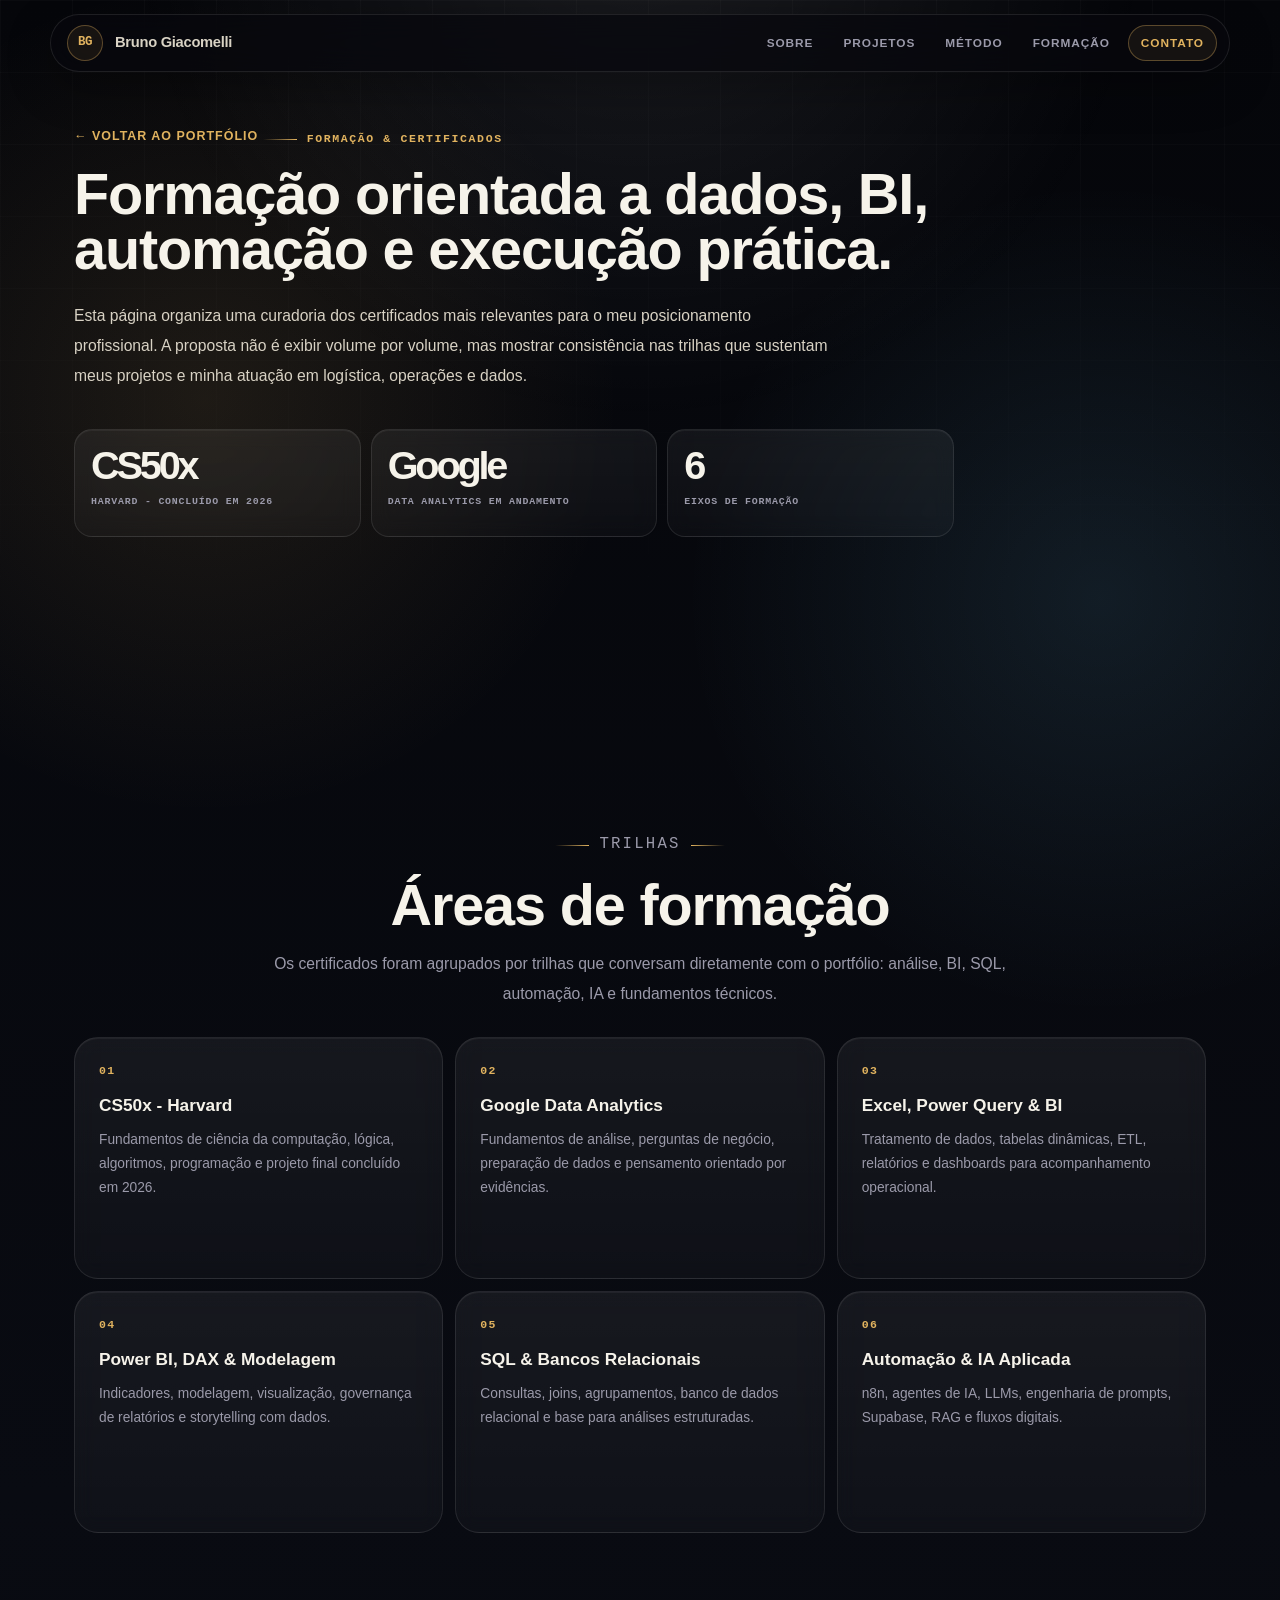
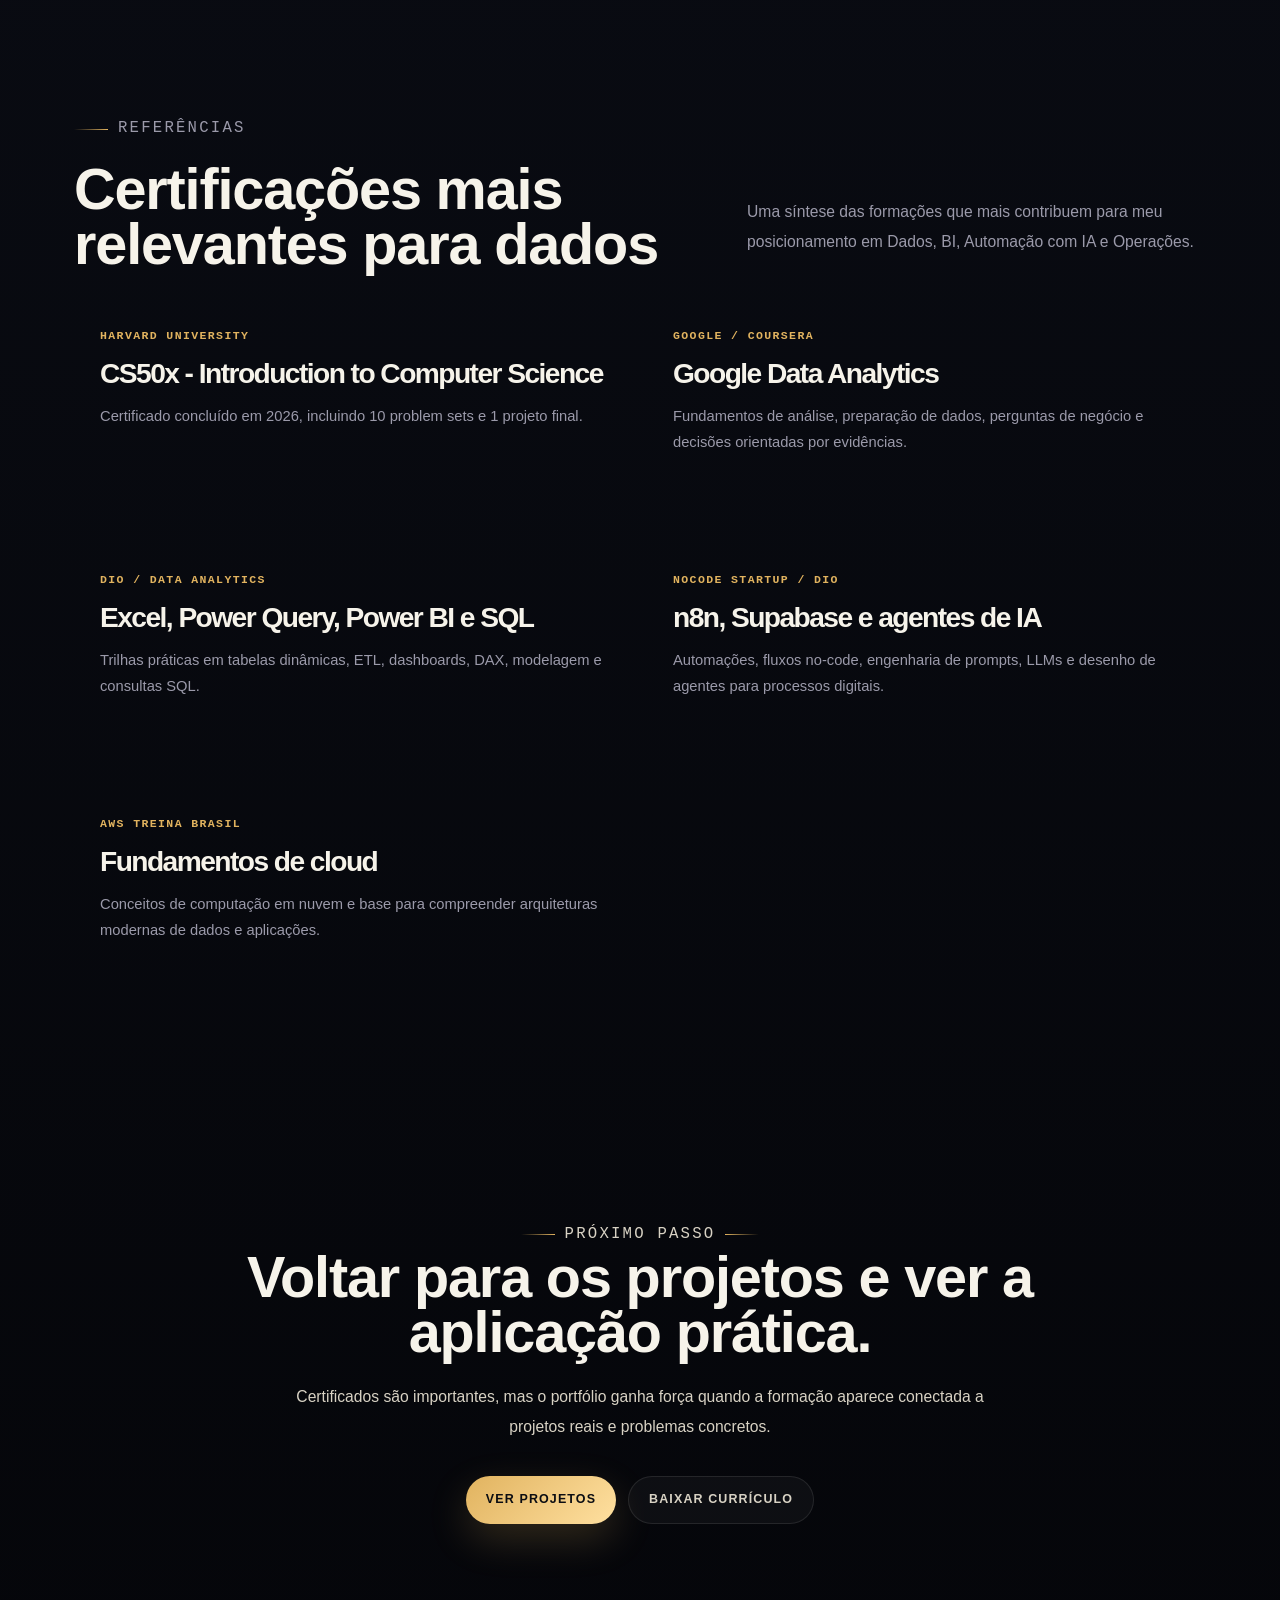
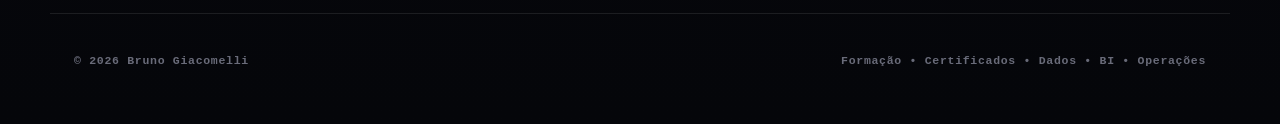
==== certificados.html @ b36a11a2 "Corrige layout do portfólio e link do currículo" ====
<!DOCTYPE html>
<html lang="pt-BR">
<head>
  <meta charset="UTF-8" />
  <meta name="viewport" content="width=device-width, initial-scale=1.0" />
  <title>Formação e Certificados | Bruno Giacomelli</title>
  <meta name="description" content="Formação, certificados e trilhas de estudo de Bruno Giacomelli em dados, BI, SQL, IA, automação, cloud e fundamentos de tecnologia." />
  <meta name="author" content="Bruno Giacomelli" />
  <link rel="icon" href="data:image/svg+xml,%3Csvg xmlns='http://www.w3.org/2000/svg' viewBox='0 0 64 64'%3E%3Crect width='64' height='64' rx='16' fill='%2305060a'/%3E%3Ctext x='50%25' y='56%25' text-anchor='middle' font-family='Arial' font-size='24' font-weight='700' fill='%23e1b35f'%3EBG%3C/text%3E%3C/svg%3E" />
  <link rel="stylesheet" href="style.css" />
</head>
<body>
  <a class="skip-link" href="#conteudo">Ir para o conteúdo</a>

  <header class="site-header" aria-label="Cabeçalho principal">
    <a class="brand" href="index.html" aria-label="Voltar ao portfólio">
      <span class="brand-symbol">BG</span>
      <span class="brand-copy">Bruno Giacomelli</span>
    </a>
    <button class="menu-toggle" type="button" aria-label="Abrir menu" aria-expanded="false">Menu</button>
    <nav class="main-nav" aria-label="Navegação principal">
      <a href="index.html#sobre">Sobre</a>
      <a href="index.html#projetos">Projetos</a>
      <a href="index.html#metodo">Método</a>
      <a href="certificados.html">Formação</a>
      <a class="nav-pill" href="index.html#contato">Contato</a>
    </nav>
  </header>

  <main id="conteudo">
    <section class="cert-hero section-shell reveal">
      <a class="back-link" href="index.html">← Voltar ao portfólio</a>
      <p class="eyebrow">Formação & Certificados</p>
      <h1>Formação orientada a dados, BI, automação e execução prática.</h1>
      <p>
        Esta página organiza uma curadoria dos certificados mais relevantes para o meu posicionamento profissional. A proposta não é exibir volume por volume, mas mostrar consistência nas trilhas que sustentam meus projetos e minha atuação em logística, operações e dados.
      </p>
      <div class="credential-numbers wide" aria-label="Resumo da formação">
        <article><strong>CS50x</strong><span>Harvard - concluído em 2026</span></article>
        <article><strong>Google</strong><span>Data Analytics em andamento</span></article>
        <article><strong>6</strong><span>eixos de formação</span></article>
      </div>
    </section>

    <section class="section-shell reveal">
      <div class="section-heading center-heading">
        <p class="eyebrow centered">Trilhas</p>
        <h2>Áreas de formação</h2>
        <p>Os certificados foram agrupados por trilhas que conversam diretamente com o portfólio: análise, BI, SQL, automação, IA e fundamentos técnicos.</p>
      </div>

      <div class="track-grid">
        <article><span>01</span><strong>CS50x - Harvard</strong><p>Fundamentos de ciência da computação, lógica, algoritmos, programação e projeto final concluído em 2026.</p></article>
        <article><span>02</span><strong>Google Data Analytics</strong><p>Fundamentos de análise, perguntas de negócio, preparação de dados e pensamento orientado por evidências.</p></article>
        <article><span>03</span><strong>Excel, Power Query & BI</strong><p>Tratamento de dados, tabelas dinâmicas, ETL, relatórios e dashboards para acompanhamento operacional.</p></article>
        <article><span>04</span><strong>Power BI, DAX & Modelagem</strong><p>Indicadores, modelagem, visualização, governança de relatórios e storytelling com dados.</p></article>
        <article><span>05</span><strong>SQL & Bancos Relacionais</strong><p>Consultas, joins, agrupamentos, banco de dados relacional e base para análises estruturadas.</p></article>
        <article><span>06</span><strong>Automação & IA Aplicada</strong><p>n8n, agentes de IA, LLMs, engenharia de prompts, Supabase, RAG e fluxos digitais.</p></article>
      </div>
    </section>

    <section class="section-shell reveal">
      <div class="section-heading project-heading">
        <div>
          <p class="eyebrow">Referências</p>
          <h2>Certificações mais relevantes para dados</h2>
        </div>
        <p>Uma síntese das formações que mais contribuem para meu posicionamento em Dados, BI, Automação com IA e Operações.</p>
      </div>

      <div class="reference-grid">
        <article>
          <span>Harvard University</span>
          <h3>CS50x - Introduction to Computer Science</h3>
          <p>Certificado concluído em 2026, incluindo 10 problem sets e 1 projeto final.</p>
        </article>
        <article>
          <span>Google / Coursera</span>
          <h3>Google Data Analytics</h3>
          <p>Fundamentos de análise, preparação de dados, perguntas de negócio e decisões orientadas por evidências.</p>
        </article>
        <article>
          <span>DIO / Data Analytics</span>
          <h3>Excel, Power Query, Power BI e SQL</h3>
          <p>Trilhas práticas em tabelas dinâmicas, ETL, dashboards, DAX, modelagem e consultas SQL.</p>
        </article>
        <article>
          <span>NoCode Startup / DIO</span>
          <h3>n8n, Supabase e agentes de IA</h3>
          <p>Automações, fluxos no-code, engenharia de prompts, LLMs e desenho de agentes para processos digitais.</p>
        </article>
        <article>
          <span>AWS Treina Brasil</span>
          <h3>Fundamentos de cloud</h3>
          <p>Conceitos de computação em nuvem e base para compreender arquiteturas modernas de dados e aplicações.</p>
        </article>
      </div>
    </section>

    <section class="section-shell contact-cta reveal">
      <p class="eyebrow centered">Próximo passo</p>
      <h2>Voltar para os projetos e ver a aplicação prática.</h2>
      <p>Certificados são importantes, mas o portfólio ganha força quando a formação aparece conectada a projetos reais e problemas concretos.</p>
      <div class="contact-actions">
        <a class="button button-primary" href="index.html#projetos">Ver projetos</a>
        <a class="button button-secondary" href="https://brunogiacomelli1979-cyber.github.io/assets/Bruno_Giacomelli_CV_Dados_BI_Automacao_IA.pdf" target="_blank" rel="noreferrer">Baixar currículo</a>
      </div>
    </section>
  </main>

  <footer class="site-footer">
    <p>© <span id="year">2026</span> Bruno Giacomelli</p>
    <p>Formação • Certificados • Dados • BI • Operações</p>
  </footer>

  <script src="script.js"></script>
</body>
</html>
---- style.css ----
*, *::before, *::after {
  box-sizing: border-box;
}

:root {
  --bg: #05060a;
  --bg-2: #090b12;
  --surface: rgba(17, 20, 31, 0.72);
  --surface-strong: rgba(25, 29, 43, 0.92);
  --surface-soft: rgba(255, 255, 255, 0.035);
  --border: rgba(255, 255, 255, 0.095);
  --border-strong: rgba(225, 179, 95, 0.35);
  --text: #f6f3ea;
  --text-soft: #d8d2c4;
  --muted: #9b9aaa;
  --quiet: #696b79;
  --gold: #e1b35f;
  --gold-2: #ad7f36;
  --cyan: #78d3ff;
  --green: #62d994;
  --shadow: 0 30px 100px rgba(0, 0, 0, 0.42);
  --radius: 28px;
  --radius-sm: 18px;
  --max: 1180px;
}

html {
  scroll-behavior: smooth;
  scroll-padding-top: 104px;
}

body {
  min-height: 100vh;
  margin: 0;
  color: var(--text);
  background:
    radial-gradient(circle at 16% 12%, rgba(225, 179, 95, 0.11), transparent 26rem),
    radial-gradient(circle at 86% 18%, rgba(120, 211, 255, 0.10), transparent 26rem),
    linear-gradient(180deg, #05060a 0%, #090b12 45%, #05060a 100%);
  font-family: "Segoe UI", Inter, Arial, Helvetica, sans-serif;
  font-size: 16px;
  line-height: 1.6;
  -webkit-font-smoothing: antialiased;
  text-rendering: optimizeLegibility;
}

body::before {
  content: "";
  position: fixed;
  inset: 0;
  pointer-events: none;
  z-index: -2;
  background:
    linear-gradient(rgba(255,255,255,0.025) 1px, transparent 1px),
    linear-gradient(90deg, rgba(255,255,255,0.025) 1px, transparent 1px);
  background-size: 72px 72px;
  mask-image: linear-gradient(to bottom, black, transparent 82%);
}

body::after {
  content: "";
  position: fixed;
  inset: 0;
  pointer-events: none;
  z-index: -1;
  background: radial-gradient(circle at 50% -10%, rgba(255,255,255,0.09), transparent 32rem);
}

::selection {
  color: #0b0d12;
  background: var(--gold);
}

a {
  color: inherit;
}

.skip-link {
  position: absolute;
  left: 1rem;
  top: -4rem;
  z-index: 100;
  padding: 0.7rem 1rem;
  color: #0b0d12;
  background: var(--gold);
  border-radius: 999px;
  font-weight: 700;
  text-decoration: none;
}

.skip-link:focus {
  top: 1rem;
}

.site-header {
  position: fixed;
  top: 14px;
  left: 50%;
  z-index: 50;
  width: min(calc(100% - 32px), var(--max));
  height: 58px;
  display: flex;
  align-items: center;
  justify-content: space-between;
  gap: 24px;
  padding: 0 12px 0 16px;
  border: 1px solid var(--border);
  border-radius: 999px;
  background: rgba(7, 8, 13, 0.72);
  box-shadow: 0 14px 46px rgba(0,0,0,0.30);
  backdrop-filter: blur(18px);
  transform: translateX(-50%);
}

.brand {
  display: inline-flex;
  align-items: center;
  gap: 12px;
  min-width: 0;
  color: var(--text);
  text-decoration: none;
}

.brand-symbol {
  display: inline-grid;
  place-items: center;
  width: 36px;
  height: 36px;
  flex: 0 0 auto;
  border: 1px solid var(--border-strong);
  border-radius: 50%;
  color: var(--gold);
  background: rgba(225, 179, 95, 0.08);
  font-family: Consolas, "SFMono-Regular", "Liberation Mono", monospace;
  font-size: 0.78rem;
  font-weight: 700;
  letter-spacing: -0.04em;
}

.brand-copy {
  color: var(--text-soft);
  font-size: 0.92rem;
  font-weight: 700;
  letter-spacing: -0.02em;
  white-space: nowrap;
}

.main-nav {
  display: flex;
  align-items: center;
  gap: 6px;
}

.main-nav a,
.menu-toggle {
  display: inline-flex;
  align-items: center;
  justify-content: center;
  min-height: 36px;
  padding: 0 12px;
  border-radius: 999px;
  color: var(--muted);
  font-size: 0.74rem;
  font-weight: 800;
  letter-spacing: 0.08em;
  text-decoration: none;
  text-transform: uppercase;
  transition: color 0.2s ease, background 0.2s ease, border-color 0.2s ease;
}

.main-nav a:hover,
.main-nav a.active {
  color: var(--text);
  background: rgba(255, 255, 255, 0.055);
}

.main-nav .nav-pill {
  color: var(--gold);
  border: 1px solid var(--border-strong);
  background: rgba(225, 179, 95, 0.07);
}

.menu-toggle {
  display: none;
  border: 1px solid var(--border);
  background: transparent;
  cursor: pointer;
}

.section-shell {
  width: min(100%, var(--max));
  margin: 0 auto;
  padding: clamp(60px, 7vw, 92px) 24px;
}

.hero {
  width: min(100%, 1280px);
  min-height: min(920px, 100svh);
  padding-top: 116px;
  padding-bottom: clamp(54px, 6vw, 76px);
}

.hero-grid {
  display: grid;
  grid-template-columns: minmax(0, 1.05fr) minmax(320px, 0.82fr);
  align-items: center;
  gap: clamp(36px, 6vw, 72px);
}

.eyebrow {
  display: inline-flex;
  align-items: center;
  gap: 10px;
  margin: 0 0 18px;
  color: var(--gold);
  font-family: Consolas, "SFMono-Regular", "Liberation Mono", monospace;
  font-size: 0.72rem;
  font-weight: 700;
  letter-spacing: 0.14em;
  text-transform: uppercase;
}

.eyebrow::before {
  content: "";
  width: 34px;
  height: 1px;
  background: linear-gradient(90deg, transparent, var(--gold));
}

.eyebrow.centered::after {
  content: "";
  width: 34px;
  height: 1px;
  background: linear-gradient(90deg, var(--gold), transparent);
}

.hero h1,
.section-heading h2,
.section-kicker h2,
.contact-cta h2,
.cert-hero h1 {
  margin: 0;
  color: var(--text);
  font-size: clamp(3rem, 5.5vw, 5rem);
  font-weight: 800;
  letter-spacing: -0.035em;
  line-height: 0.92;
}

.hero h1 {
  max-width: 850px;
}

.hero-subtitle {
  max-width: 675px;
  margin: 26px 0 0;
  color: var(--text-soft);
  font-size: clamp(1rem, 1.55vw, 1.2rem);
  font-weight: 400;
  line-height: 1.82;
}

.hero-actions,
.contact-actions,
.section-action {
  display: flex;
  flex-wrap: wrap;
  gap: 12px;
  margin-top: 34px;
}

.button {
  position: relative;
  isolation: isolate;
  display: inline-flex;
  align-items: center;
  justify-content: center;
  min-height: 48px;
  padding: 0 20px;
  border-radius: 999px;
  font-size: 0.78rem;
  font-weight: 800;
  letter-spacing: 0.09em;
  text-decoration: none;
  text-transform: uppercase;
  transition: transform 0.2s ease, border-color 0.2s ease, background 0.2s ease, color 0.2s ease;
}

.button:hover {
  transform: translateY(-2px);
}

.button-primary {
  color: #0b0d12;
  background: linear-gradient(135deg, var(--gold), #ffe0a0);
  box-shadow: 0 15px 40px rgba(225, 179, 95, 0.20);
}

.button-secondary {
  color: var(--text-soft);
  border: 1px solid var(--border);
  background: rgba(255, 255, 255, 0.035);
}

.button-secondary:hover {
  border-color: var(--border-strong);
  background: rgba(225, 179, 95, 0.065);
}

.proof-strip {
  display: grid;
  grid-template-columns: repeat(3, minmax(0, 1fr));
  gap: 12px;
  max-width: 780px;
  margin-top: 36px;
}

.proof-strip article,
.credential-numbers article,
.stack-grid article,
.value-grid article,
.track-grid article,
.method-timeline article,
.project-card,
.certificate-group {
  position: relative;
  border: 1px solid var(--border);
  background: linear-gradient(180deg, rgba(255,255,255,0.058), rgba(255,255,255,0.026));
  box-shadow: inset 0 1px 0 rgba(255,255,255,0.05);
  backdrop-filter: blur(10px);
}

.proof-strip article {
  min-height: 118px;
  display: flex;
  flex-direction: column;
  justify-content: center;
  padding: 18px;
  border-radius: var(--radius-sm);
}

.proof-strip strong {
  display: block;
  color: var(--text);
  font-size: clamp(1.55rem, 3.2vw, 2.65rem);
  font-weight: 800;
  letter-spacing: -0.08em;
  line-height: 1;
  overflow-wrap: anywhere;
}

.proof-strip span {
  display: block;
  margin-top: 10px;
  color: var(--muted);
  font-size: 0.72rem;
  font-weight: 800;
  letter-spacing: 0.08em;
  line-height: 1.4;
  text-transform: uppercase;
}

.hero-visual {
  position: relative;
  min-height: 680px;
}

.portrait-card {
  position: absolute;
  inset: 0 0 auto auto;
  width: min(100%, 470px);
  height: 640px;
  overflow: hidden;
  border: 1px solid var(--border);
  border-radius: 36px;
  background: var(--surface);
  box-shadow: var(--shadow);
}

.portrait-card::before {
  content: "";
  position: absolute;
  inset: 16px;
  z-index: 2;
  pointer-events: none;
  border: 1px solid rgba(225,179,95,0.22);
  border-radius: 26px;
}

.portrait-card img {
  width: 100%;
  height: 100%;
  display: block;
  object-fit: cover;
  object-position: 50% 12%;
  filter: saturate(0.92) contrast(1.04) brightness(0.96);
}

.portrait-shade {
  position: absolute;
  inset: 0;
  background:
    linear-gradient(180deg, transparent 52%, rgba(5,6,10,0.42) 100%),
    linear-gradient(90deg, rgba(5,6,10,0.34) 0%, transparent 48%);
}

.signal-card,
.terminal-card {
  position: absolute;
  z-index: 4;
  border: 1px solid var(--border);
  border-radius: 22px;
  background: rgba(8, 10, 16, 0.68);
  box-shadow: 0 18px 58px rgba(0,0,0,0.28);
  backdrop-filter: blur(14px);
}

.signal-card {
  left: 0;
  top: 52px;
  display: flex;
  gap: 12px;
  width: min(340px, 82%);
  padding: 18px;
}

.status-dot {
  width: 12px;
  height: 12px;
  margin-top: 6px;
  flex: 0 0 auto;
  border-radius: 50%;
  background: var(--green);
  box-shadow: 0 0 0 8px rgba(98, 217, 148, 0.11), 0 0 24px rgba(98, 217, 148, 0.35);
}

.signal-card strong {
  display: block;
  color: var(--text);
  font-size: 0.92rem;
}

.signal-card p {
  margin: 5px 0 0;
  color: var(--muted);
  font-size: 0.82rem;
}

.terminal-card {
  right: 18px;
  bottom: 28px;
  width: min(405px, calc(100% - 30px));
  min-height: 206px;
  padding: 18px;
  border-color: rgba(255, 255, 255, 0.13);
  background: rgba(8, 10, 16, 0.56);
  box-shadow: 0 18px 58px rgba(0,0,0,0.26);
  backdrop-filter: blur(10px);
  font-family: Consolas, "SFMono-Regular", "Liberation Mono", monospace;
  font-size: 0.78rem;
}

.terminal-top {
  display: flex;
  gap: 7px;
  margin-bottom: 14px;
}

.terminal-top span {
  width: 9px;
  height: 9px;
  border-radius: 50%;
}

.terminal-top span:nth-child(1) { background: #ff5f57; }
.terminal-top span:nth-child(2) { background: #febc2e; }
.terminal-top span:nth-child(3) { background: #28c840; }

.terminal-line {
  min-height: 22px;
  color: var(--quiet);
  line-height: 1.55;
}

.terminal-prompt { color: var(--gold); }
.terminal-command { color: #c9d9ff; }
.terminal-ok { color: var(--green); }

.split-section {
  display: grid;
  grid-template-columns: minmax(0, 0.82fr) minmax(0, 1fr);
  gap: clamp(30px, 5vw, 62px);
  border-top: 1px solid var(--border);
}

.section-heading {
  max-width: 760px;
  margin-bottom: 28px;
}

.center-heading {
  margin-inline: auto;
  text-align: center;
}

.center-heading .eyebrow,
.contact-cta .eyebrow {
  justify-content: center;
}

.section-heading h2,
.section-kicker h2,
.contact-cta h2,
.cert-hero h1 {
  font-size: clamp(2.6rem, 4.5vw, 4rem);
  letter-spacing: -0.02em;
  line-height: 0.96;
}

.section-heading p,
.rich-copy p,
.credential-panel p,
.contact-cta p,
.cert-hero p:not(.eyebrow) {
  color: var(--muted);
  font-size: 0.98rem;
  font-weight: 400;
  line-height: 1.9;
}

.rich-copy > p:first-child {
  color: var(--text-soft);
}

.rich-copy p {
  margin: 0;
}

.rich-copy p + p {
  margin-top: 18px;
}

.value-grid {
  display: grid;
  grid-template-columns: repeat(3, minmax(0, 1fr));
  gap: 12px;
  margin-top: 30px;
}

.value-grid article {
  min-height: 190px;
  padding: 18px;
  border-radius: 20px;
}

.value-grid span,
.method-timeline span,
.track-grid span {
  display: block;
  color: var(--gold);
  font-family: Consolas, "SFMono-Regular", "Liberation Mono", monospace;
  font-size: 0.72rem;
  font-weight: 800;
  letter-spacing: 0.12em;
}

.value-grid strong,
.track-grid strong,
.method-timeline strong {
  display: block;
  margin-top: 12px;
  color: var(--text);
  font-size: 1.08rem;
}

.value-grid p,
.track-grid p,
.method-timeline p {
  margin: 8px 0 0;
  color: var(--muted);
  font-size: 0.86rem;
  line-height: 1.75;
}

.stack-grid {
  display: grid;
  grid-template-columns: repeat(4, minmax(0, 1fr));
  gap: 12px;
}

.stack-grid article {
  min-height: 210px;
  padding: 22px;
  border-radius: 22px;
  overflow: hidden;
}

.stack-grid article::after,
.project-card::after {
  content: "";
  position: absolute;
  inset: auto 18px 18px auto;
  width: 42px;
  height: 42px;
  border-right: 1px solid rgba(225, 179, 95, 0.35);
  border-bottom: 1px solid rgba(225, 179, 95, 0.35);
  opacity: 0.65;
}

.stack-grid span {
  display: block;
  color: var(--text);
  font-size: 1.05rem;
  font-weight: 800;
  letter-spacing: -0.02em;
}

.stack-grid p {
  margin: 14px 0 0;
  color: var(--muted);
  font-size: 0.9rem;
  line-height: 1.75;
}

.project-heading {
  max-width: none;
  display: grid;
  grid-template-columns: minmax(0, 0.8fr) minmax(280px, 0.58fr);
  align-items: end;
  gap: 40px;
}

.projects-grid {
  display: grid;
  grid-template-columns: repeat(3, minmax(0, 1fr));
  gap: 14px;
}

.project-card {
  min-height: 370px;
  display: flex;
  flex-direction: column;
  padding: 26px;
  border-radius: var(--radius);
  overflow: hidden;
  transition: transform 0.22s ease, border-color 0.22s ease, background 0.22s ease;
}

.project-card:hover {
  transform: translateY(-4px);
  border-color: var(--border-strong);
  background: linear-gradient(180deg, rgba(255,255,255,0.078), rgba(255,255,255,0.035));
}

.project-card.featured,
.project-card.featured-alt {
  grid-column: span 1;
  border-color: rgba(225, 179, 95, 0.24);
}

.project-card.featured {
  background:
    radial-gradient(circle at 100% 0%, rgba(225, 179, 95, 0.20), transparent 18rem),
    linear-gradient(180deg, rgba(255,255,255,0.078), rgba(255,255,255,0.035));
}

.project-card.featured-alt {
  background:
    radial-gradient(circle at 100% 0%, rgba(120, 211, 255, 0.14), transparent 18rem),
    linear-gradient(180deg, rgba(255,255,255,0.078), rgba(255,255,255,0.035));
}

.card-topline {
  display: flex;
  gap: 8px;
  flex-wrap: wrap;
  margin-bottom: 26px;
}

.card-topline span,
.project-meta span,
.project-note {
  display: inline-flex;
  align-items: center;
  min-height: 26px;
  padding: 0 9px;
  border: 1px solid var(--border);
  border-radius: 999px;
  color: var(--muted);
  background: rgba(255, 255, 255, 0.035);
  font-family: Consolas, "SFMono-Regular", "Liberation Mono", monospace;
  font-size: 0.66rem;
  font-weight: 700;
}

.project-card h3,
.certificate-group h3 {
  margin: 0;
  color: var(--text);
  font-size: clamp(1.45rem, 2.2vw, 2rem);
  font-weight: 800;
  letter-spacing: -0.055em;
  line-height: 1.05;
}

.project-card p {
  margin: 15px 0 0;
  color: var(--muted);
  font-size: 0.92rem;
  line-height: 1.8;
}

.project-meta {
  display: flex;
  flex-wrap: wrap;
  gap: 7px;
  margin-top: auto;
  padding-top: 24px;
}

.project-card a,
.back-link {
  width: fit-content;
  margin-top: 26px;
  color: var(--gold);
  font-size: 0.78rem;
  font-weight: 900;
  letter-spacing: 0.08em;
  text-decoration: none;
  text-transform: uppercase;
}

.project-card a:hover,
.back-link:hover {
  color: #ffe0a0;
}

.project-note {
  width: fit-content;
  margin-top: 26px;
  color: var(--gold);
  border-color: var(--border-strong);
}

.section-action {
  justify-content: center;
}

.complementary-projects {
  display: flex;
  align-items: center;
  justify-content: space-between;
  gap: 18px;
  margin-top: 18px;
  padding: 18px 20px;
  border: 1px solid var(--border);
  border-radius: 22px;
  background: rgba(255, 255, 255, 0.028);
}

.complementary-projects span {
  flex: 0 0 auto;
  color: var(--gold);
  font-family: Consolas, "SFMono-Regular", "Liberation Mono", monospace;
  font-size: 0.72rem;
  font-weight: 800;
  letter-spacing: 0.12em;
  text-transform: uppercase;
}

.complementary-projects a {
  color: var(--muted);
  font-size: 0.9rem;
  font-weight: 600;
  line-height: 1.55;
  text-decoration: none;
}

.complementary-projects a:hover {
  color: var(--text);
}

.method-timeline {
  display: grid;
  grid-template-columns: repeat(6, minmax(0, 1fr));
  gap: 10px;
}

.method-timeline article {
  min-height: 218px;
  padding: 18px;
  border-radius: 22px;
}

.credential-panel {
  padding: 22px;
  border: 1px solid var(--border);
  border-radius: 24px;
  background: linear-gradient(180deg, rgba(255,255,255,0.058), rgba(255,255,255,0.026));
}

.credential-numbers {
  display: grid;
  grid-template-columns: repeat(3, minmax(0, 1fr));
  gap: 10px;
  margin-bottom: 18px;
}

.credential-numbers.wide {
  max-width: 880px;
  margin-top: 38px;
  margin-bottom: 0;
}

.credential-numbers article {
  min-height: 108px;
  padding: 16px;
  border-radius: 18px;
}

.credential-numbers strong {
  display: block;
  color: var(--text);
  font-size: clamp(1.65rem, 3.1vw, 2.65rem);
  font-weight: 800;
  letter-spacing: -0.08em;
  line-height: 1;
  overflow-wrap: anywhere;
}

.credential-numbers span {
  display: block;
  margin-top: 10px;
  color: var(--muted);
  font-family: Consolas, "SFMono-Regular", "Liberation Mono", monospace;
  font-size: 0.62rem;
  font-weight: 700;
  letter-spacing: 0.08em;
  line-height: 1.45;
  text-transform: uppercase;
}

.contact-cta {
  max-width: 980px;
  text-align: center;
}

.contact-cta p {
  max-width: 710px;
  margin: 22px auto 0;
  color: var(--text-soft);
}

.contact-actions {
  justify-content: center;
}

.site-footer {
  width: min(100%, var(--max));
  display: flex;
  justify-content: space-between;
  gap: 20px;
  margin: 0 auto;
  padding: 26px 24px 42px;
  border-top: 1px solid var(--border);
  color: var(--quiet);
  font-family: Consolas, "SFMono-Regular", "Liberation Mono", monospace;
  font-size: 0.72rem;
  font-weight: 600;
  letter-spacing: 0.06em;
}

/* Página de certificados */
.cert-hero {
  min-height: 82vh;
  padding-top: 122px;
}

.cert-hero h1 {
  max-width: 1010px;
}

.cert-hero p:not(.eyebrow) {
  max-width: 760px;
  margin: 24px 0 0;
  color: var(--text-soft);
}

.track-grid {
  display: grid;
  grid-template-columns: repeat(3, minmax(0, 1fr));
  gap: 12px;
}

.track-grid article {
  min-height: 242px;
  padding: 24px;
  border-radius: 24px;
}

.certificate-groups,
.reference-grid {
  display: grid;
  grid-template-columns: repeat(2, minmax(0, 1fr));
  gap: 14px;
}

.certificate-group,
.reference-grid article {
  padding: 26px;
  border-radius: 24px;
}

.reference-grid article {
  min-height: 230px;
}

.reference-grid span {
  display: block;
  margin-bottom: 14px;
  color: var(--gold);
  font-family: Consolas, "SFMono-Regular", "Liberation Mono", monospace;
  font-size: 0.72rem;
  font-weight: 800;
  letter-spacing: 0.12em;
  text-transform: uppercase;
}

.reference-grid h3 {
  margin: 0;
  color: var(--text);
  font-size: clamp(1.45rem, 2.2vw, 2rem);
  font-weight: 800;
  letter-spacing: -0.055em;
  line-height: 1.05;
}

.reference-grid p {
  margin: 14px 0 0;
  color: var(--muted);
  font-size: 0.92rem;
  line-height: 1.8;
}

.certificate-links {
  display: grid;
  gap: 9px;
  margin-top: 18px;
}

.certificate-links a {
  display: flex;
  align-items: center;
  min-height: 48px;
  padding: 11px 13px;
  border: 1px solid var(--border);
  border-radius: 14px;
  color: var(--muted);
  background: rgba(255, 255, 255, 0.028);
  font-size: 0.86rem;
  font-weight: 600;
  text-decoration: none;
  transition: color 0.2s ease, border-color 0.2s ease, background 0.2s ease;
}

.certificate-links a:hover {
  color: var(--text);
  border-color: var(--border-strong);
  background: rgba(225, 179, 95, 0.065);
}

.reveal {
  opacity: 0;
  transform: translateY(22px);
  transition: opacity 0.7s ease, transform 0.7s ease;
}

.reveal.visible {
  opacity: 1;
  transform: none;
}

@media (prefers-reduced-motion: reduce) {
  *, *::before, *::after {
    scroll-behavior: auto !important;
    animation: none !important;
    transition: none !important;
  }
  .reveal { opacity: 1; transform: none; }
}

@media (max-width: 1080px) {
  .hero-grid,
  .split-section,
  .project-heading {
    grid-template-columns: 1fr;
  }

  .hero-visual {
    min-height: 590px;
  }

  .portrait-card {
    left: 50%;
    right: auto;
    transform: translateX(-50%);
  }

  .signal-card {
    left: 24px;
  }

  .stack-grid,
  .projects-grid {
    grid-template-columns: repeat(2, minmax(0, 1fr));
  }

  .method-timeline {
    grid-template-columns: repeat(3, minmax(0, 1fr));
  }
}

@media (max-width: 820px) {
  html {
    scroll-padding-top: 92px;
  }

  .site-header {
    top: 10px;
    height: auto;
    min-height: 58px;
    align-items: flex-start;
    padding: 11px 12px;
    border-radius: 26px;
  }

  .menu-toggle {
    display: inline-flex;
    color: var(--text-soft);
  }

  .main-nav {
    position: absolute;
    top: calc(100% + 8px);
    left: 0;
    right: 0;
    display: none;
    flex-direction: column;
    align-items: stretch;
    padding: 10px;
    border: 1px solid var(--border);
    border-radius: 24px;
    background: rgba(7, 8, 13, 0.95);
    box-shadow: 0 18px 60px rgba(0,0,0,0.34);
    backdrop-filter: blur(20px);
  }

  .site-header.menu-open .main-nav {
    display: flex;
  }

  .main-nav a {
    justify-content: flex-start;
    min-height: 44px;
  }

  .hero,
  .cert-hero {
    padding-top: 108px;
  }

  .proof-strip,
  .value-grid,
  .stack-grid,
  .projects-grid,
  .method-timeline,
  .credential-numbers,
  .track-grid,
  .certificate-groups,
  .reference-grid {
    grid-template-columns: 1fr;
  }

  .proof-strip,
  .credential-numbers {
    gap: 10px;
  }

  .proof-strip article,
  .credential-numbers article {
    min-height: 96px;
  }

  .portrait-card {
    width: min(100%, 420px);
    height: 560px;
  }

  .terminal-card {
    left: 14px;
    right: 14px;
    width: auto;
  }

  .site-footer {
    flex-direction: column;
  }

  .complementary-projects {
    align-items: flex-start;
    flex-direction: column;
  }
}

@media (max-width: 560px) {
  .section-shell {
    padding-top: 54px;
    padding-bottom: 54px;
    padding-left: 18px;
    padding-right: 18px;
  }

  .hero,
  .cert-hero {
    padding-top: 100px;
  }

  .brand-copy {
    max-width: 155px;
    overflow: hidden;
    text-overflow: ellipsis;
  }

  .hero h1 {
    font-size: clamp(2.35rem, 12vw, 3.25rem);
    line-height: 0.98;
  }

  .section-heading h2,
  .section-kicker h2,
  .contact-cta h2,
  .cert-hero h1 {
    font-size: clamp(2.1rem, 10vw, 2.85rem);
    line-height: 1;
  }

  .hero-visual {
    min-height: 520px;
  }

  .portrait-card {
    height: 480px;
    border-radius: 28px;
  }

  .signal-card {
    left: 0;
    width: min(330px, 94%);
  }

  .terminal-card {
    bottom: 0;
    font-size: 0.7rem;
  }

  .button {
    width: 100%;
  }
}
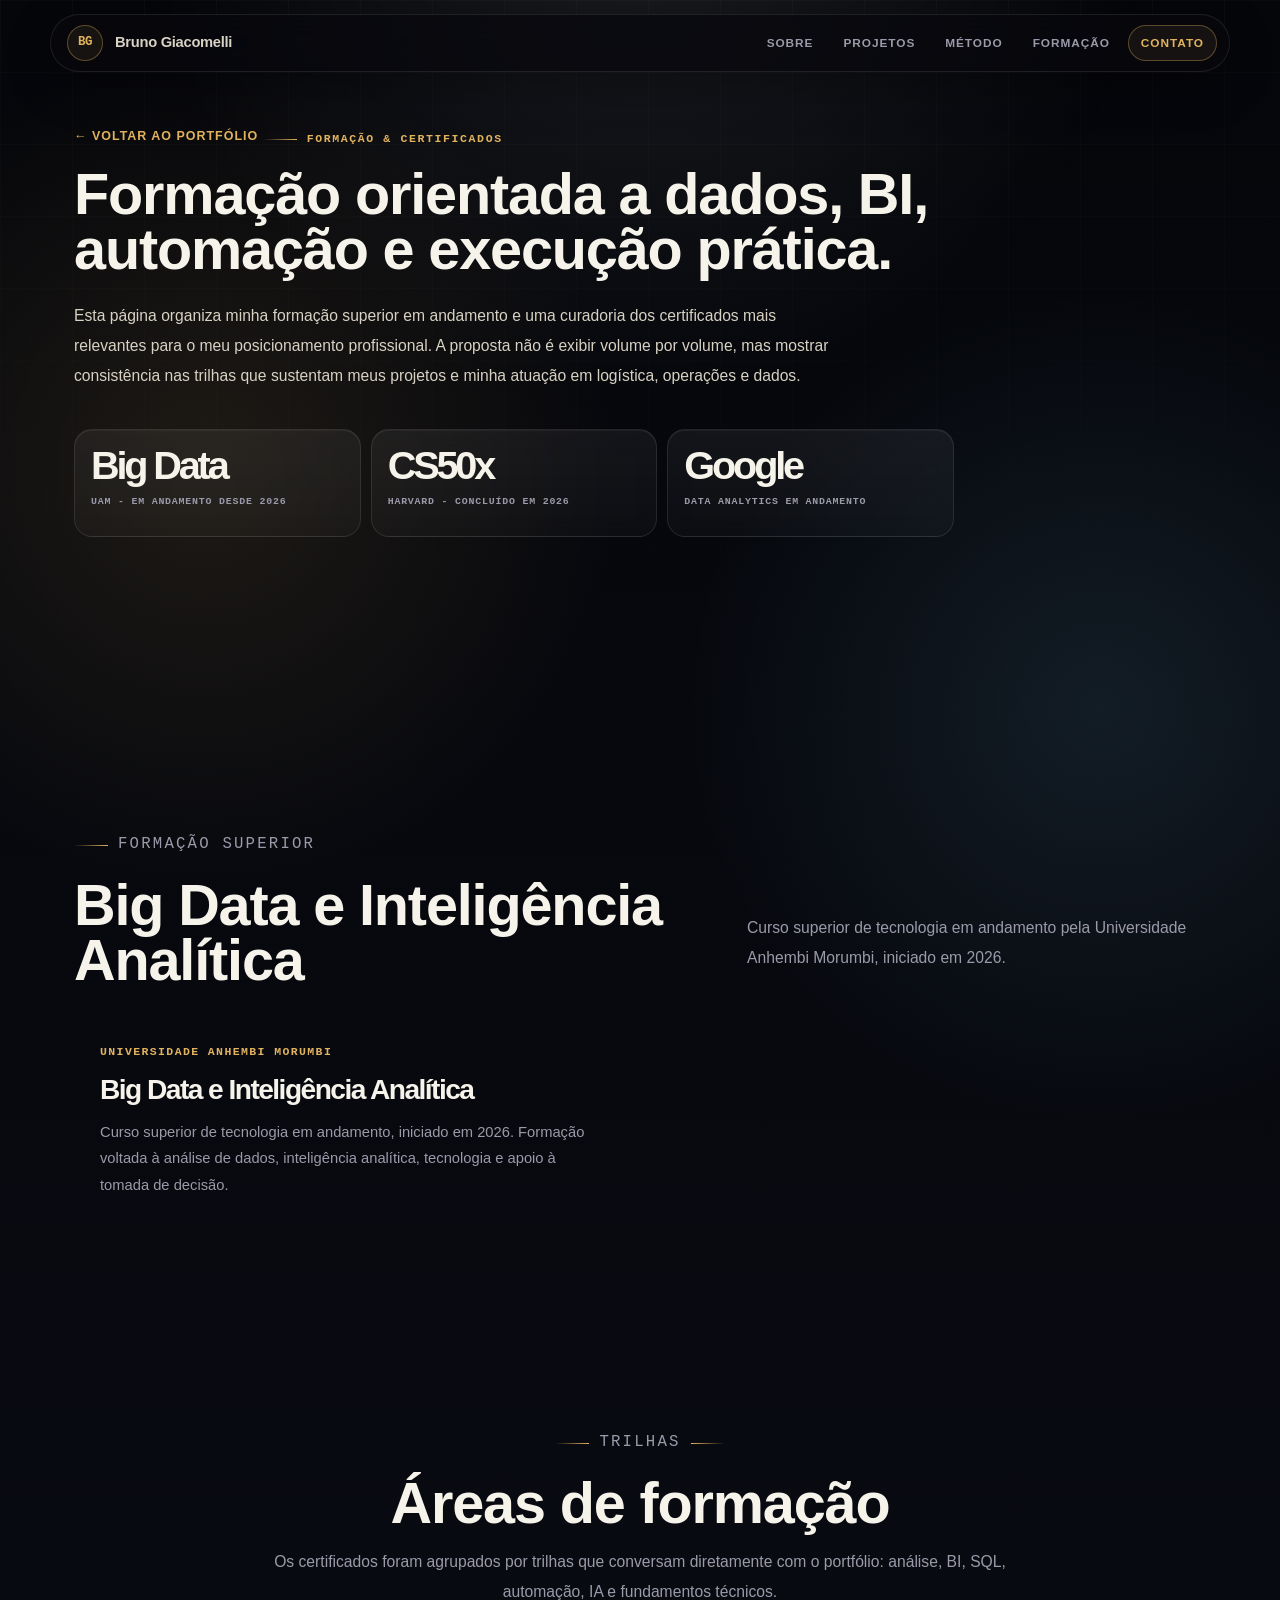
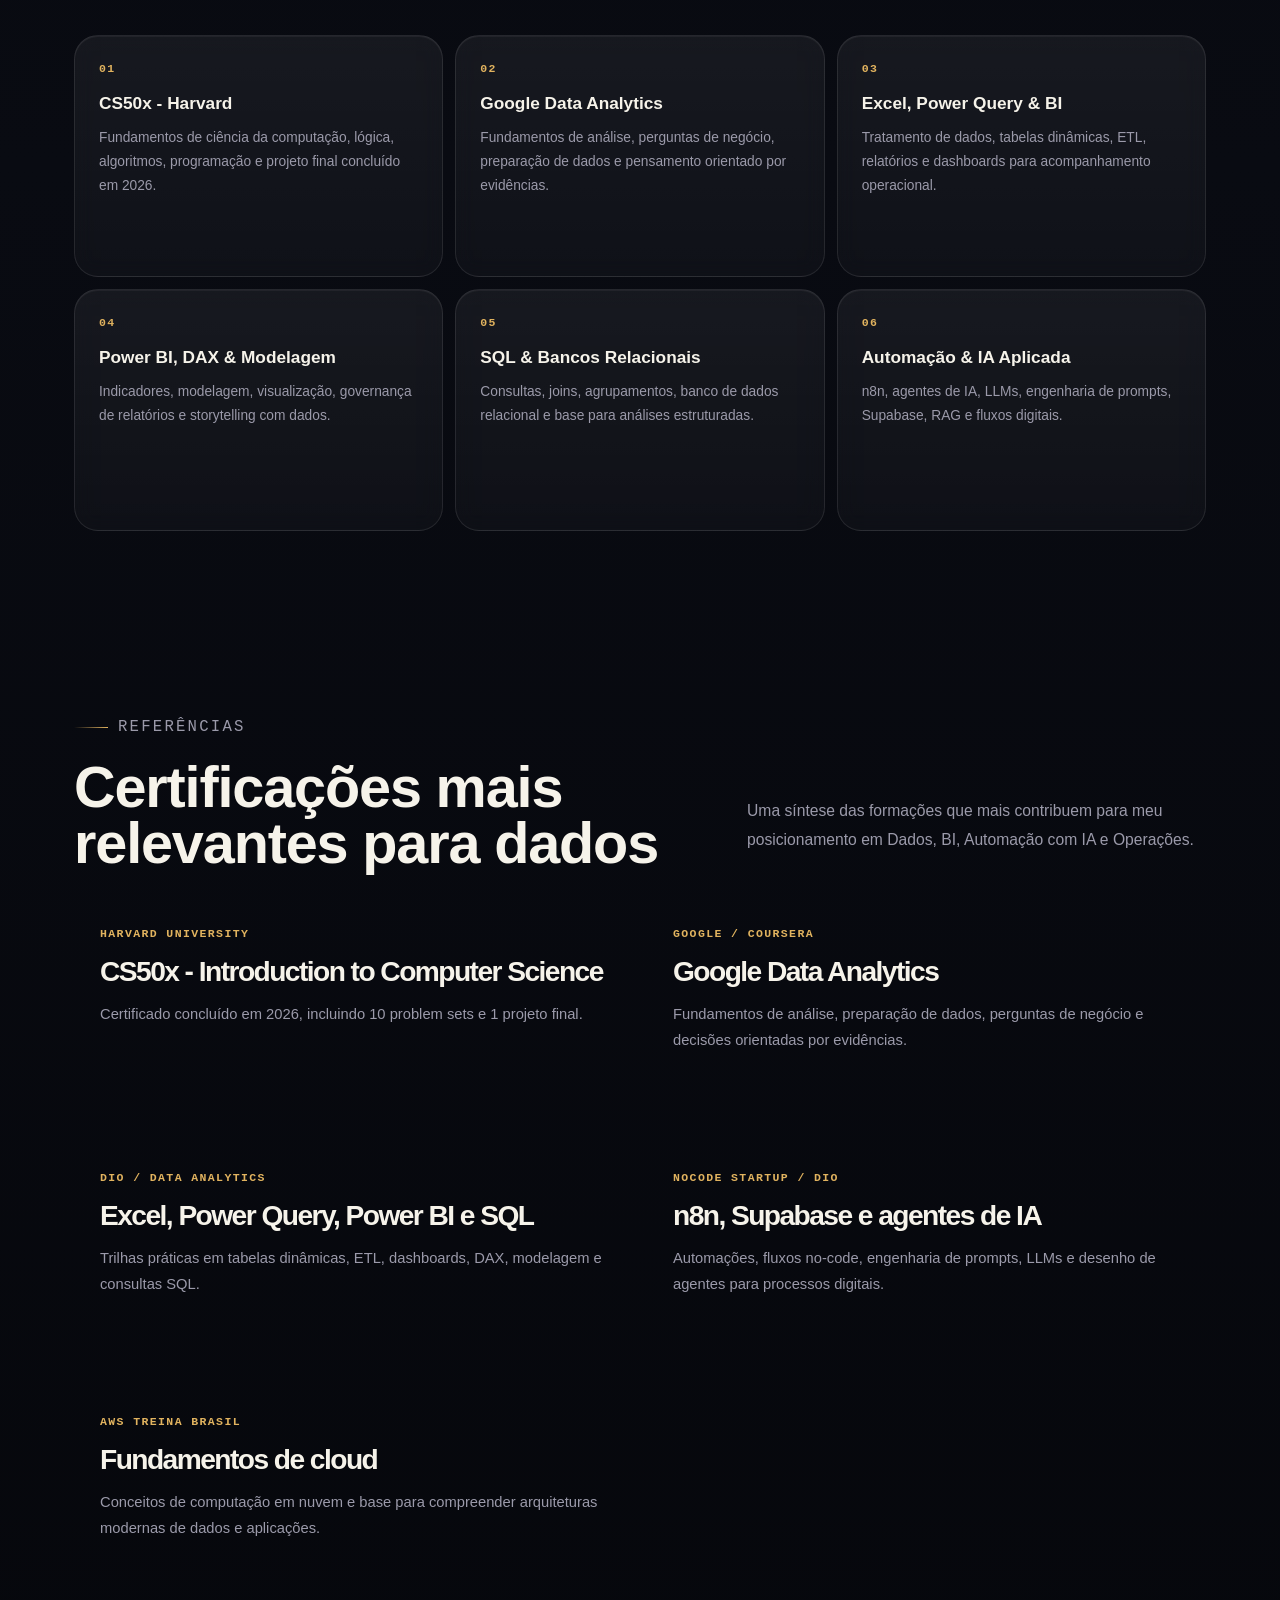
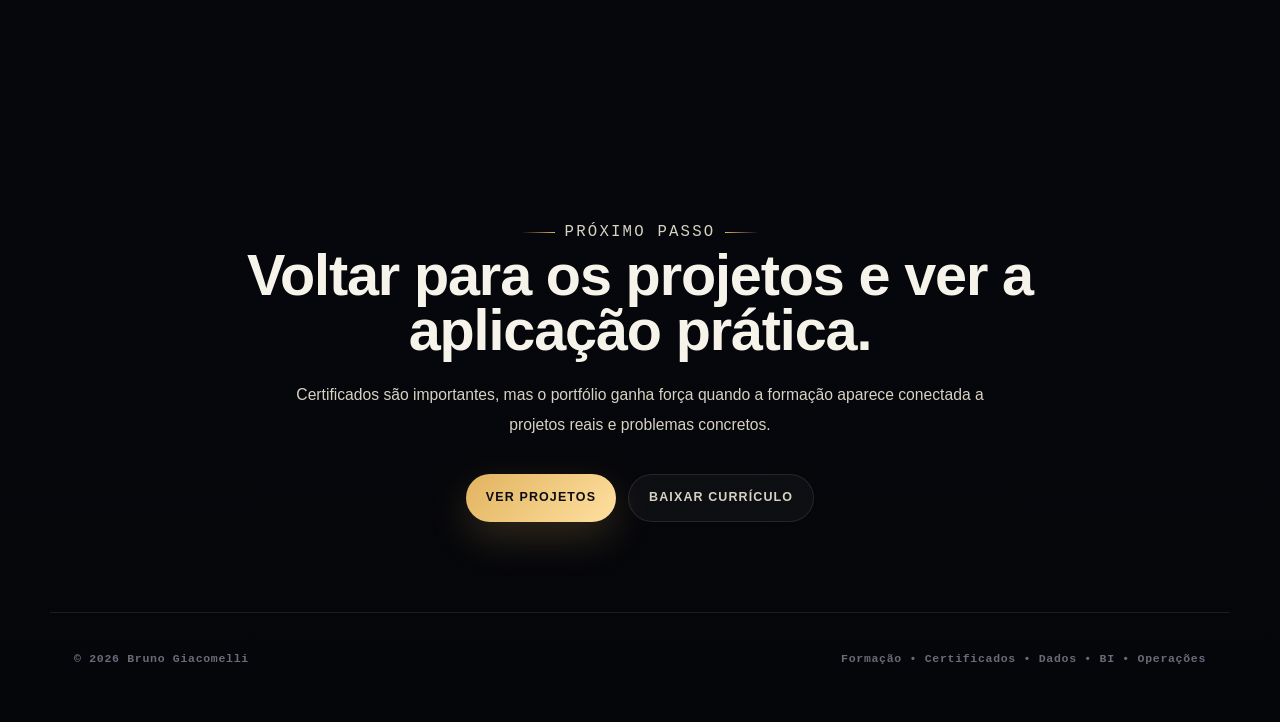
==== commit c401ae93: "Atualiza portfolio com formacao em Big Data" ====
--- a/certificados.html
+++ b/certificados.html
@@ -7,7 +7,7 @@
   <meta name="description" content="Formação, certificados e trilhas de estudo de Bruno Giacomelli em dados, BI, SQL, IA, automação, cloud e fundamentos de tecnologia." />
   <meta name="author" content="Bruno Giacomelli" />
   <link rel="icon" href="data:image/svg+xml,%3Csvg xmlns='http://www.w3.org/2000/svg' viewBox='0 0 64 64'%3E%3Crect width='64' height='64' rx='16' fill='%2305060a'/%3E%3Ctext x='50%25' y='56%25' text-anchor='middle' font-family='Arial' font-size='24' font-weight='700' fill='%23e1b35f'%3EBG%3C/text%3E%3C/svg%3E" />
-  <link rel="stylesheet" href="style.css" />
+  <link rel="stylesheet" href="style.css?v=20260827" />
 </head>
 <body>
   <a class="skip-link" href="#conteudo">Ir para o conteúdo</a>
@@ -33,12 +33,30 @@
       <p class="eyebrow">Formação & Certificados</p>
       <h1>Formação orientada a dados, BI, automação e execução prática.</h1>
       <p>
-        Esta página organiza uma curadoria dos certificados mais relevantes para o meu posicionamento profissional. A proposta não é exibir volume por volume, mas mostrar consistência nas trilhas que sustentam meus projetos e minha atuação em logística, operações e dados.
+        Esta página organiza minha formação superior em andamento e uma curadoria dos certificados mais relevantes para o meu posicionamento profissional. A proposta não é exibir volume por volume, mas mostrar consistência nas trilhas que sustentam meus projetos e minha atuação em logística, operações e dados.
       </p>
       <div class="credential-numbers wide" aria-label="Resumo da formação">
+        <article><strong>Big Data</strong><span>UAM - em andamento desde 2026</span></article>
         <article><strong>CS50x</strong><span>Harvard - concluído em 2026</span></article>
         <article><strong>Google</strong><span>Data Analytics em andamento</span></article>
-        <article><strong>6</strong><span>eixos de formação</span></article>
+      </div>
+    </section>
+
+    <section class="section-shell reveal">
+      <div class="section-heading project-heading">
+        <div>
+          <p class="eyebrow">Formação superior</p>
+          <h2>Big Data e Inteligência Analítica</h2>
+        </div>
+        <p>Curso superior de tecnologia em andamento pela Universidade Anhembi Morumbi, iniciado em 2026.</p>
+      </div>
+
+      <div class="reference-grid">
+        <article>
+          <span>Universidade Anhembi Morumbi</span>
+          <h3>Big Data e Inteligência Analítica</h3>
+          <p>Curso superior de tecnologia em andamento, iniciado em 2026. Formação voltada à análise de dados, inteligência analítica, tecnologia e apoio à tomada de decisão.</p>
+        </article>
       </div>
     </section>
 
--- a/style.css
+++ b/style.css
@@ -342,11 +342,11 @@
 .proof-strip strong {
   display: block;
   color: var(--text);
-  font-size: clamp(1.55rem, 3.2vw, 2.65rem);
+  font-size: clamp(1.45rem, 2.8vw, 2.45rem);
   font-weight: 800;
   letter-spacing: -0.08em;
   line-height: 1;
-  overflow-wrap: anywhere;
+  white-space: nowrap;
 }
 
 .proof-strip span {
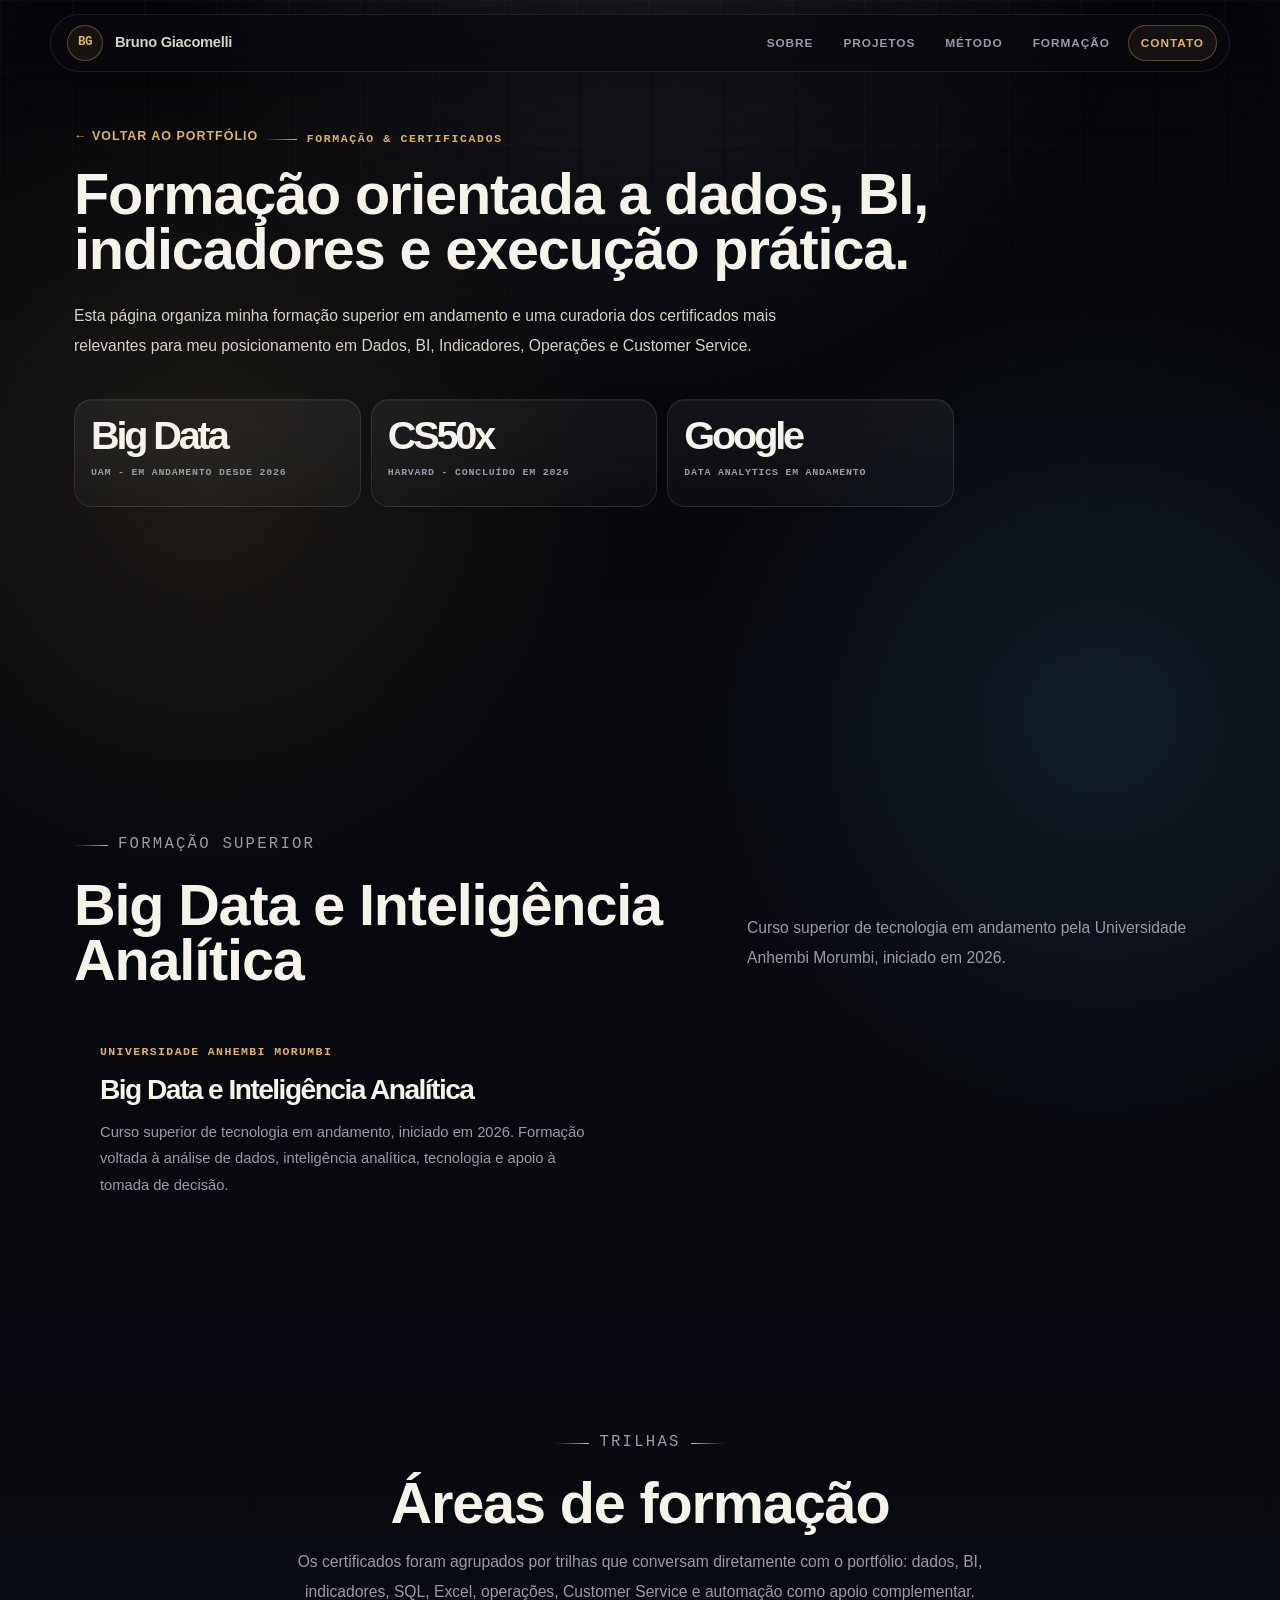
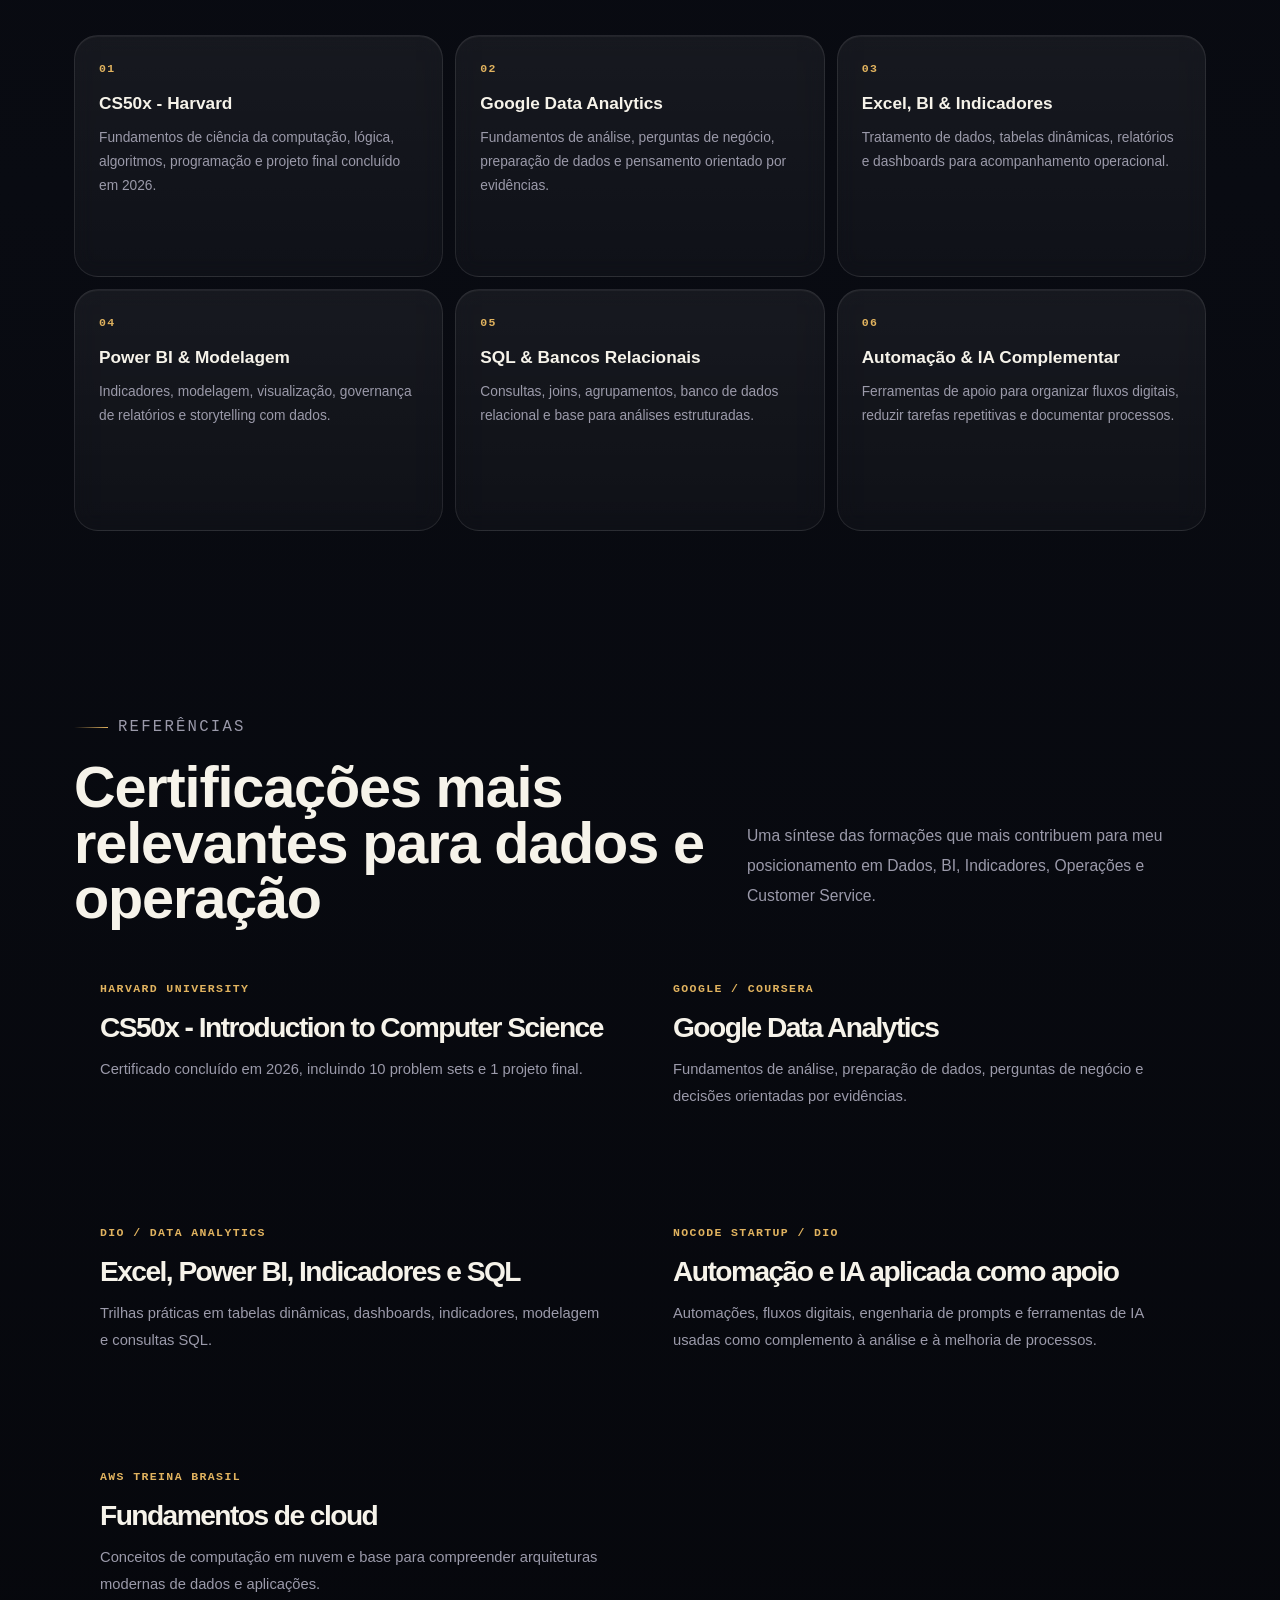
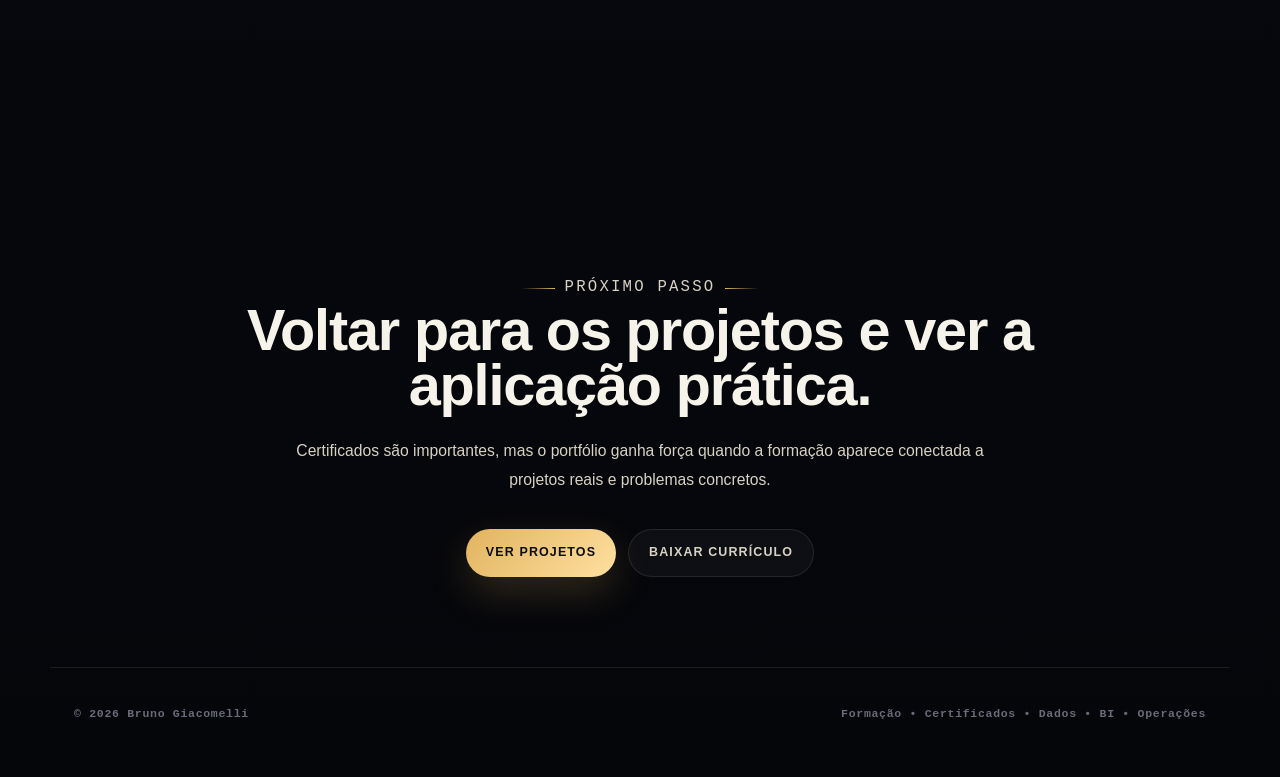
==== commit f55330e0: "Atualiza portfolio e curriculo com posicionamento equilibrado" ====
--- a/certificados.html
+++ b/certificados.html
@@ -4,7 +4,7 @@
   <meta charset="UTF-8" />
   <meta name="viewport" content="width=device-width, initial-scale=1.0" />
   <title>Formação e Certificados | Bruno Giacomelli</title>
-  <meta name="description" content="Formação, certificados e trilhas de estudo de Bruno Giacomelli em dados, BI, SQL, IA, automação, cloud e fundamentos de tecnologia." />
+  <meta name="description" content="Formação, certificados e trilhas de estudo de Bruno Giacomelli em dados, BI, indicadores, Power BI, SQL, Excel, operações e Customer Service." />
   <meta name="author" content="Bruno Giacomelli" />
   <link rel="icon" href="data:image/svg+xml,%3Csvg xmlns='http://www.w3.org/2000/svg' viewBox='0 0 64 64'%3E%3Crect width='64' height='64' rx='16' fill='%2305060a'/%3E%3Ctext x='50%25' y='56%25' text-anchor='middle' font-family='Arial' font-size='24' font-weight='700' fill='%23e1b35f'%3EBG%3C/text%3E%3C/svg%3E" />
   <link rel="stylesheet" href="style.css?v=20260827" />
@@ -31,9 +31,9 @@
     <section class="cert-hero section-shell reveal">
       <a class="back-link" href="index.html">← Voltar ao portfólio</a>
       <p class="eyebrow">Formação & Certificados</p>
-      <h1>Formação orientada a dados, BI, automação e execução prática.</h1>
+      <h1>Formação orientada a dados, BI, indicadores e execução prática.</h1>
       <p>
-        Esta página organiza minha formação superior em andamento e uma curadoria dos certificados mais relevantes para o meu posicionamento profissional. A proposta não é exibir volume por volume, mas mostrar consistência nas trilhas que sustentam meus projetos e minha atuação em logística, operações e dados.
+        Esta página organiza minha formação superior em andamento e uma curadoria dos certificados mais relevantes para meu posicionamento em Dados, BI, Indicadores, Operações e Customer Service.
       </p>
       <div class="credential-numbers wide" aria-label="Resumo da formação">
         <article><strong>Big Data</strong><span>UAM - em andamento desde 2026</span></article>
@@ -64,16 +64,16 @@
       <div class="section-heading center-heading">
         <p class="eyebrow centered">Trilhas</p>
         <h2>Áreas de formação</h2>
-        <p>Os certificados foram agrupados por trilhas que conversam diretamente com o portfólio: análise, BI, SQL, automação, IA e fundamentos técnicos.</p>
+        <p>Os certificados foram agrupados por trilhas que conversam diretamente com o portfólio: dados, BI, indicadores, SQL, Excel, operações, Customer Service e automação como apoio complementar.</p>
       </div>
 
       <div class="track-grid">
         <article><span>01</span><strong>CS50x - Harvard</strong><p>Fundamentos de ciência da computação, lógica, algoritmos, programação e projeto final concluído em 2026.</p></article>
         <article><span>02</span><strong>Google Data Analytics</strong><p>Fundamentos de análise, perguntas de negócio, preparação de dados e pensamento orientado por evidências.</p></article>
-        <article><span>03</span><strong>Excel, Power Query & BI</strong><p>Tratamento de dados, tabelas dinâmicas, ETL, relatórios e dashboards para acompanhamento operacional.</p></article>
-        <article><span>04</span><strong>Power BI, DAX & Modelagem</strong><p>Indicadores, modelagem, visualização, governança de relatórios e storytelling com dados.</p></article>
+        <article><span>03</span><strong>Excel, BI & Indicadores</strong><p>Tratamento de dados, tabelas dinâmicas, relatórios e dashboards para acompanhamento operacional.</p></article>
+        <article><span>04</span><strong>Power BI & Modelagem</strong><p>Indicadores, modelagem, visualização, governança de relatórios e storytelling com dados.</p></article>
         <article><span>05</span><strong>SQL & Bancos Relacionais</strong><p>Consultas, joins, agrupamentos, banco de dados relacional e base para análises estruturadas.</p></article>
-        <article><span>06</span><strong>Automação & IA Aplicada</strong><p>n8n, agentes de IA, LLMs, engenharia de prompts, Supabase, RAG e fluxos digitais.</p></article>
+        <article><span>06</span><strong>Automação & IA Complementar</strong><p>Ferramentas de apoio para organizar fluxos digitais, reduzir tarefas repetitivas e documentar processos.</p></article>
       </div>
     </section>
 
@@ -81,9 +81,9 @@
       <div class="section-heading project-heading">
         <div>
           <p class="eyebrow">Referências</p>
-          <h2>Certificações mais relevantes para dados</h2>
+          <h2>Certificações mais relevantes para dados e operação</h2>
         </div>
-        <p>Uma síntese das formações que mais contribuem para meu posicionamento em Dados, BI, Automação com IA e Operações.</p>
+        <p>Uma síntese das formações que mais contribuem para meu posicionamento em Dados, BI, Indicadores, Operações e Customer Service.</p>
       </div>
 
       <div class="reference-grid">
@@ -99,13 +99,13 @@
         </article>
         <article>
           <span>DIO / Data Analytics</span>
-          <h3>Excel, Power Query, Power BI e SQL</h3>
-          <p>Trilhas práticas em tabelas dinâmicas, ETL, dashboards, DAX, modelagem e consultas SQL.</p>
+          <h3>Excel, Power BI, Indicadores e SQL</h3>
+          <p>Trilhas práticas em tabelas dinâmicas, dashboards, indicadores, modelagem e consultas SQL.</p>
         </article>
         <article>
           <span>NoCode Startup / DIO</span>
-          <h3>n8n, Supabase e agentes de IA</h3>
-          <p>Automações, fluxos no-code, engenharia de prompts, LLMs e desenho de agentes para processos digitais.</p>
+          <h3>Automação e IA aplicada como apoio</h3>
+          <p>Automações, fluxos digitais, engenharia de prompts e ferramentas de IA usadas como complemento à análise e à melhoria de processos.</p>
         </article>
         <article>
           <span>AWS Treina Brasil</span>
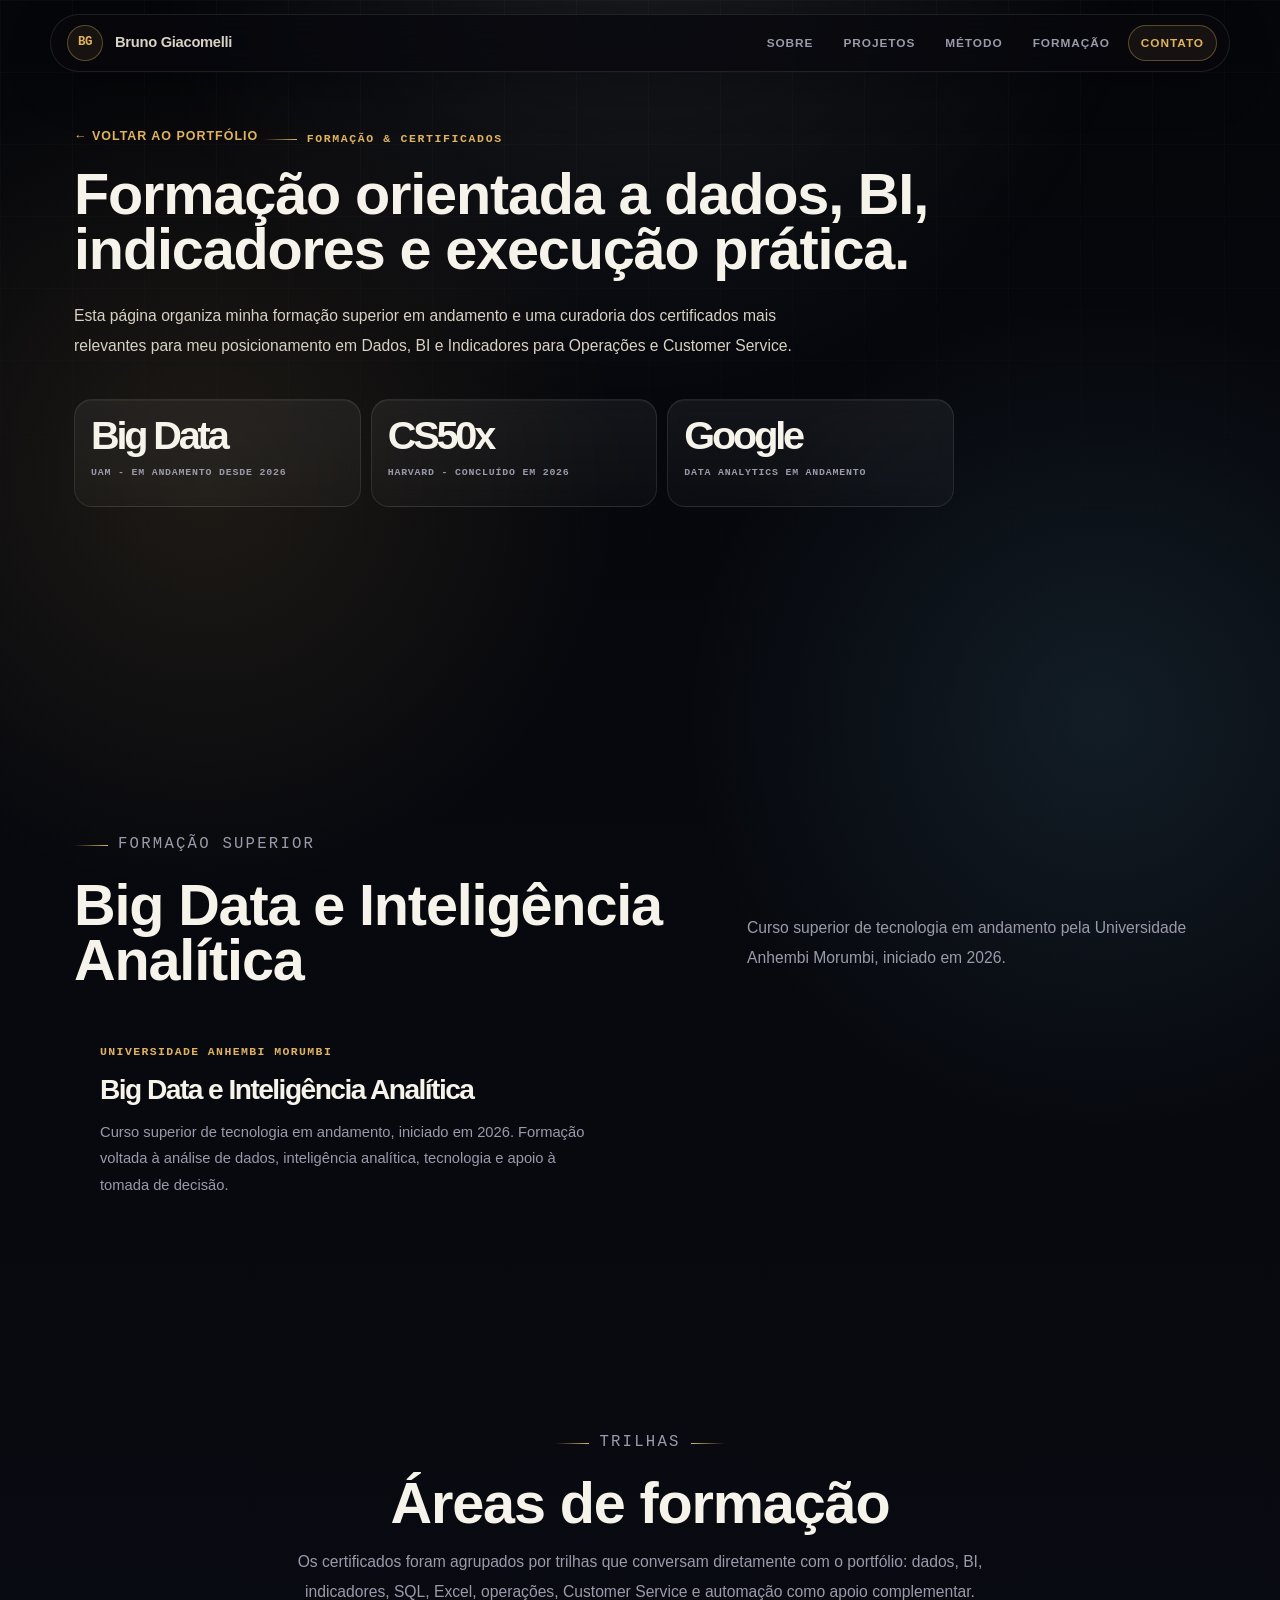
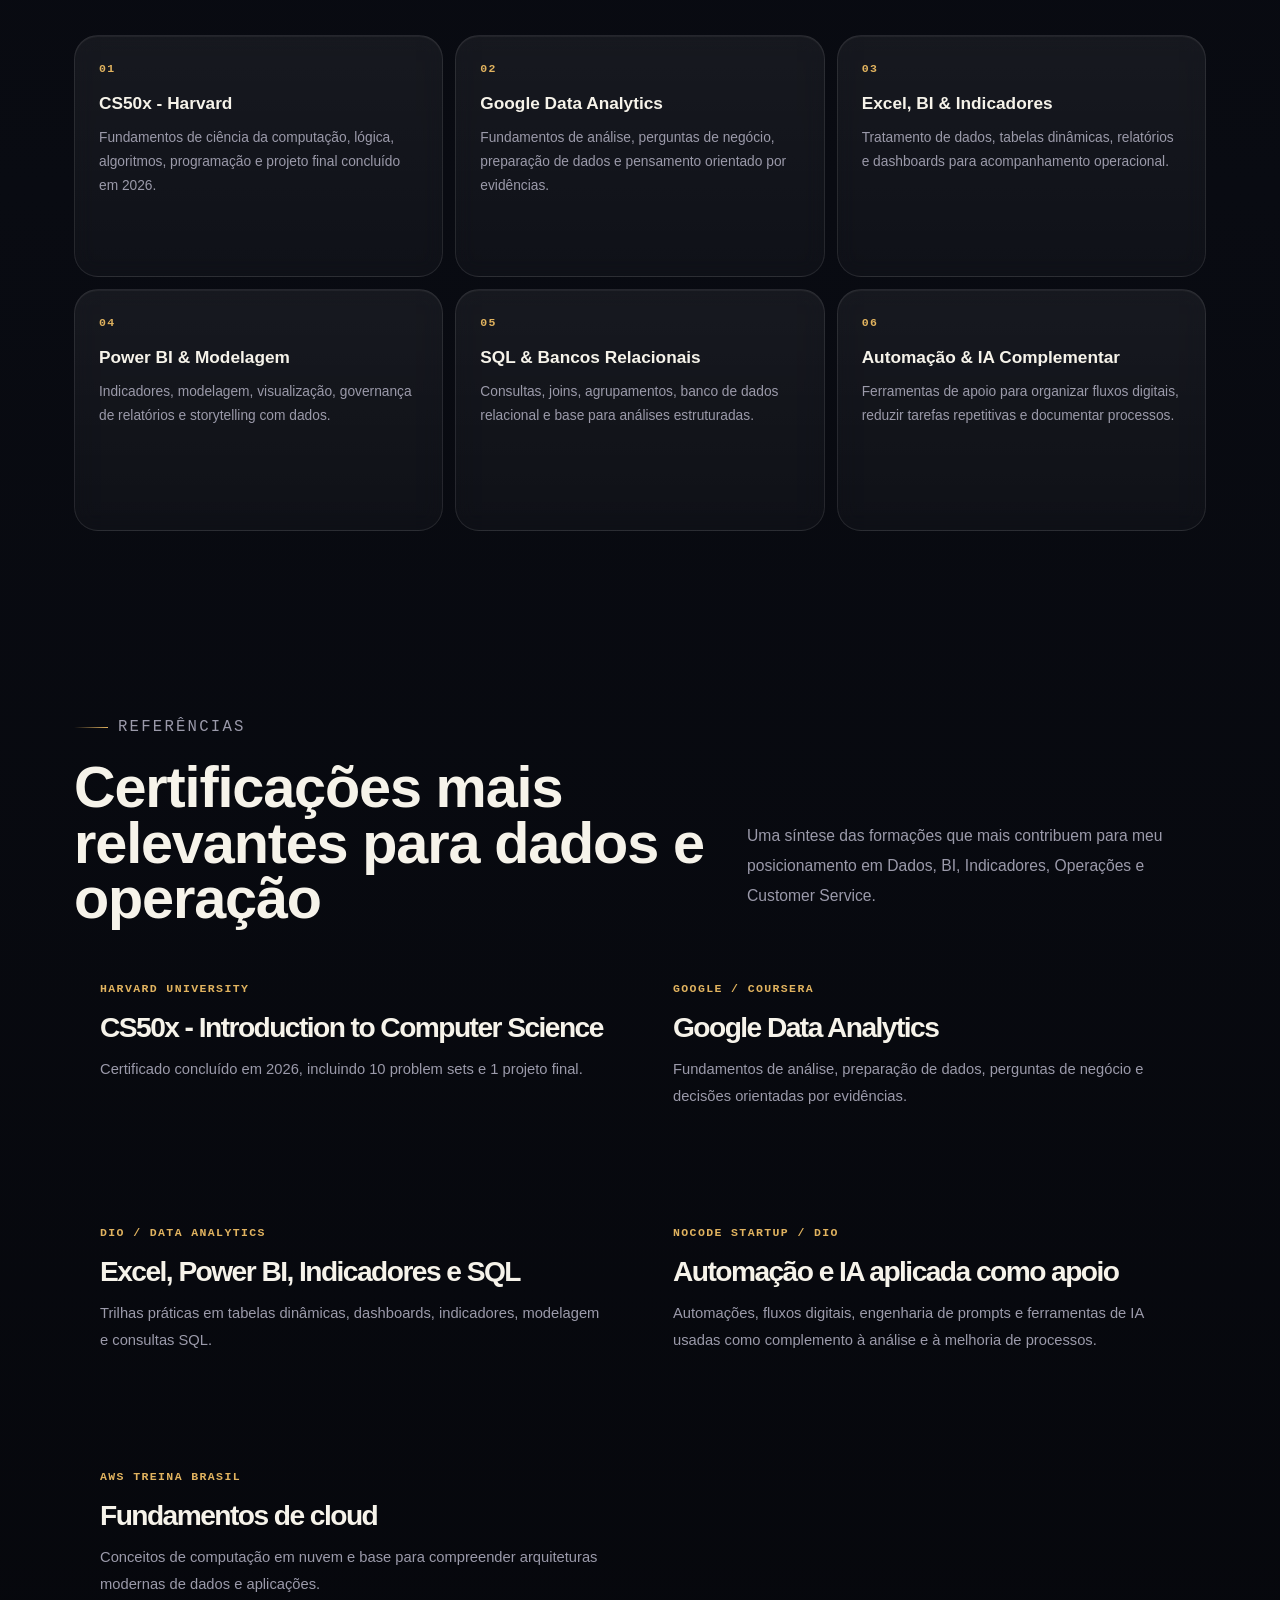
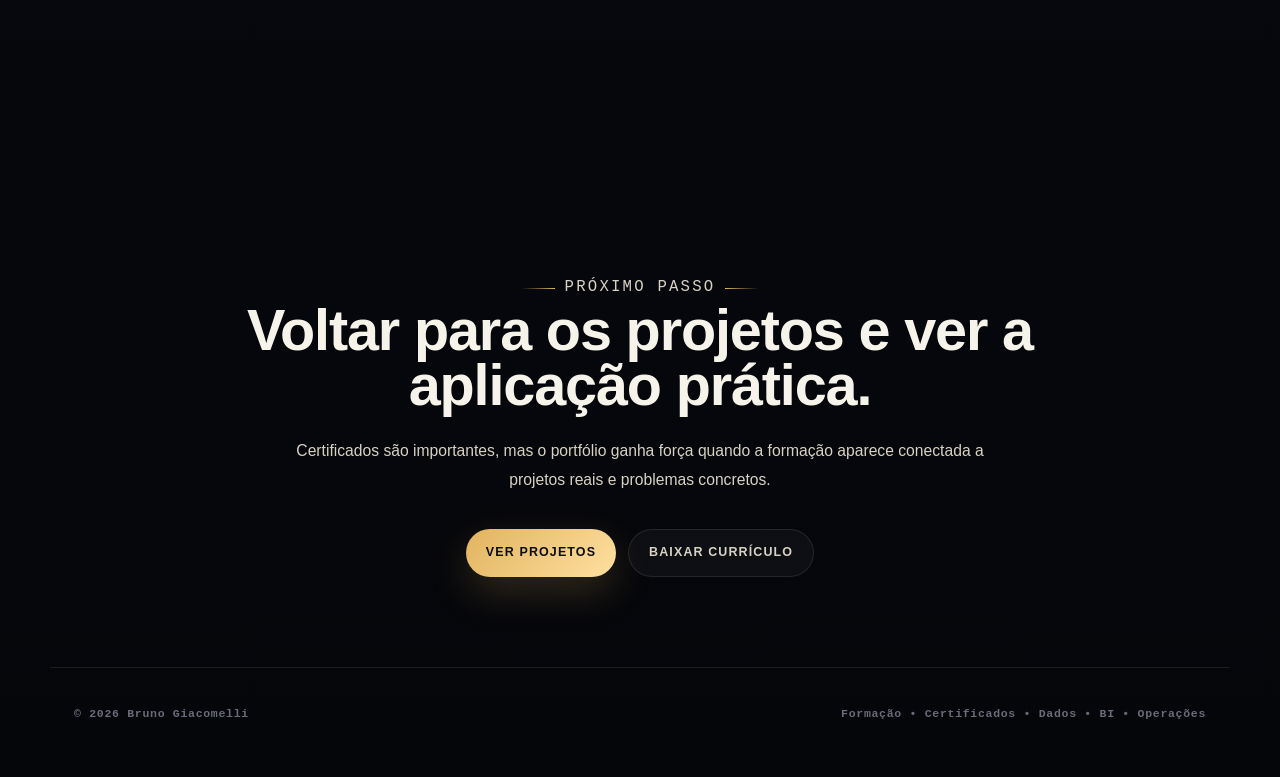
==== commit 747aed31: "Alinha certificados ao posicionamento em Dados BI e Operacoes" ====
--- a/certificados.html
+++ b/certificados.html
@@ -33,7 +33,7 @@
       <p class="eyebrow">Formação & Certificados</p>
       <h1>Formação orientada a dados, BI, indicadores e execução prática.</h1>
       <p>
-        Esta página organiza minha formação superior em andamento e uma curadoria dos certificados mais relevantes para meu posicionamento em Dados, BI, Indicadores, Operações e Customer Service.
+        Esta página organiza minha formação superior em andamento e uma curadoria dos certificados mais relevantes para meu posicionamento em Dados, BI e Indicadores para Operações e Customer Service.
       </p>
       <div class="credential-numbers wide" aria-label="Resumo da formação">
         <article><strong>Big Data</strong><span>UAM - em andamento desde 2026</span></article>
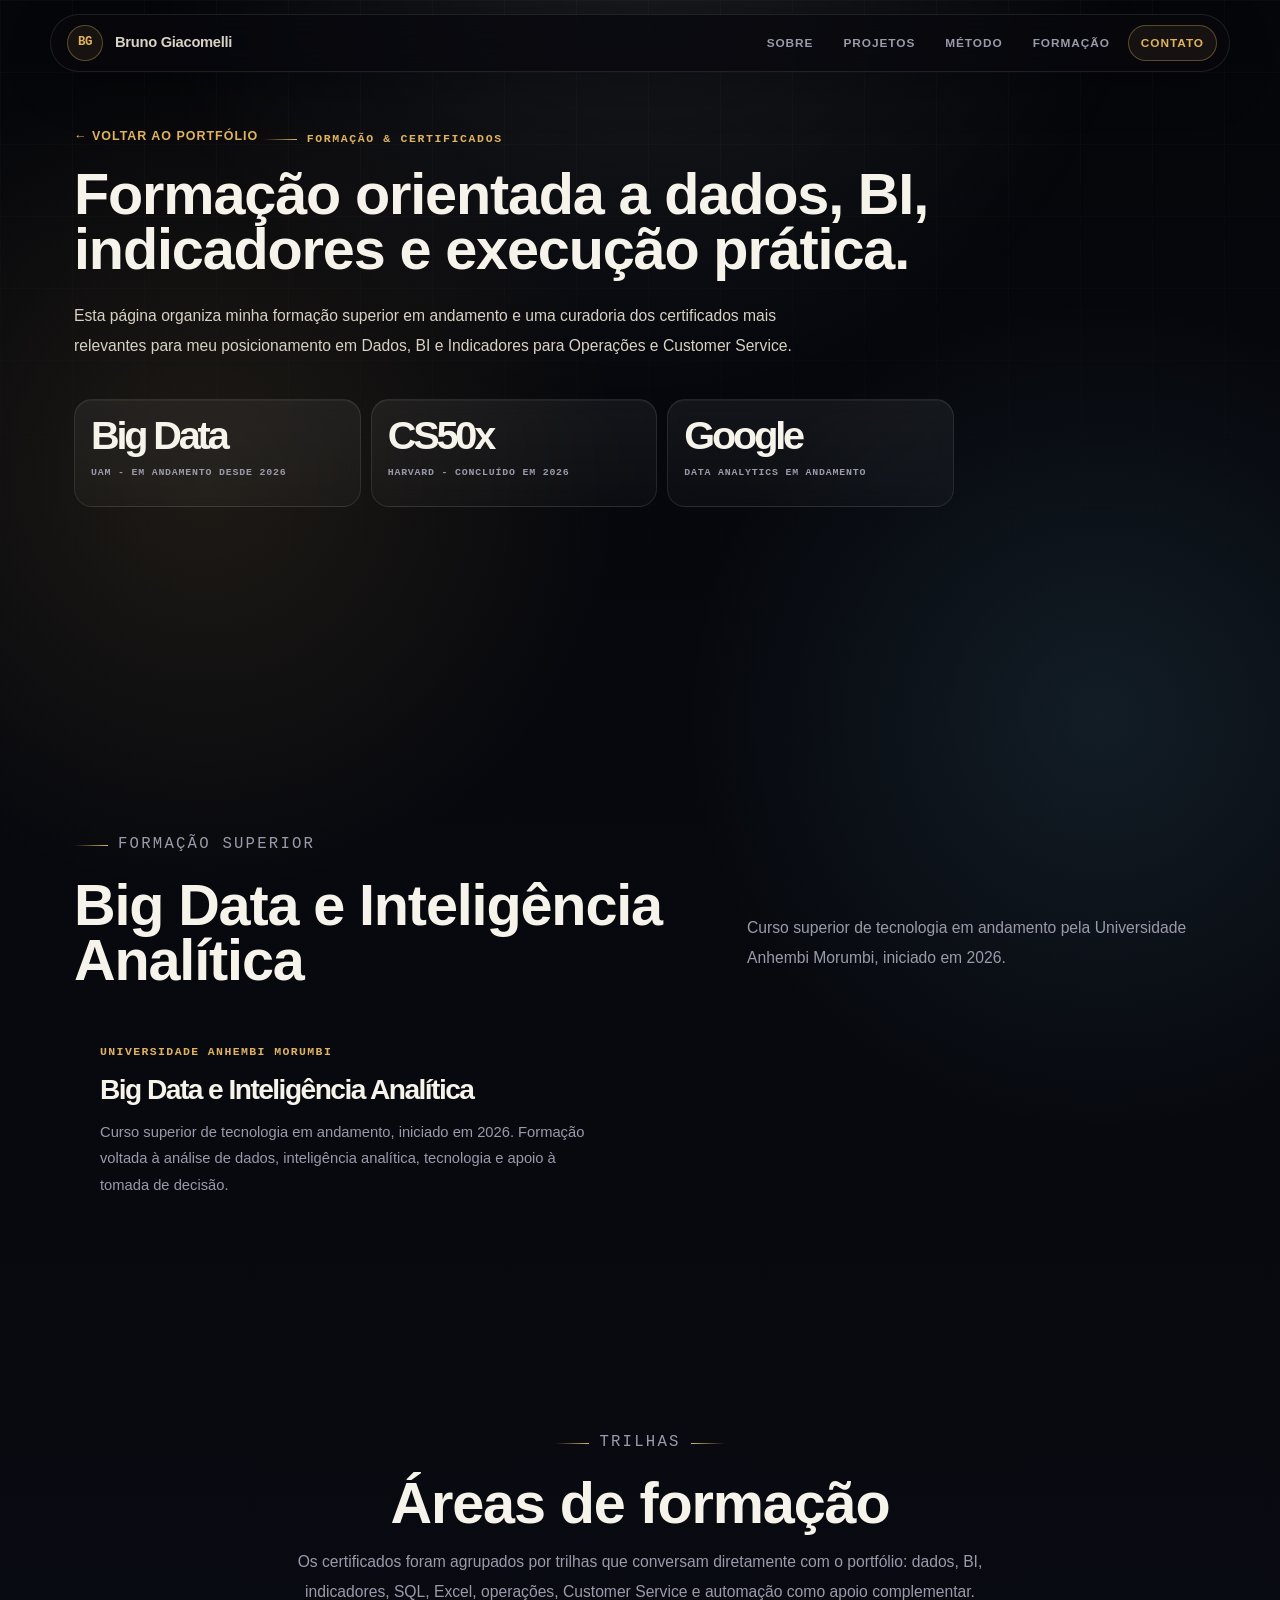
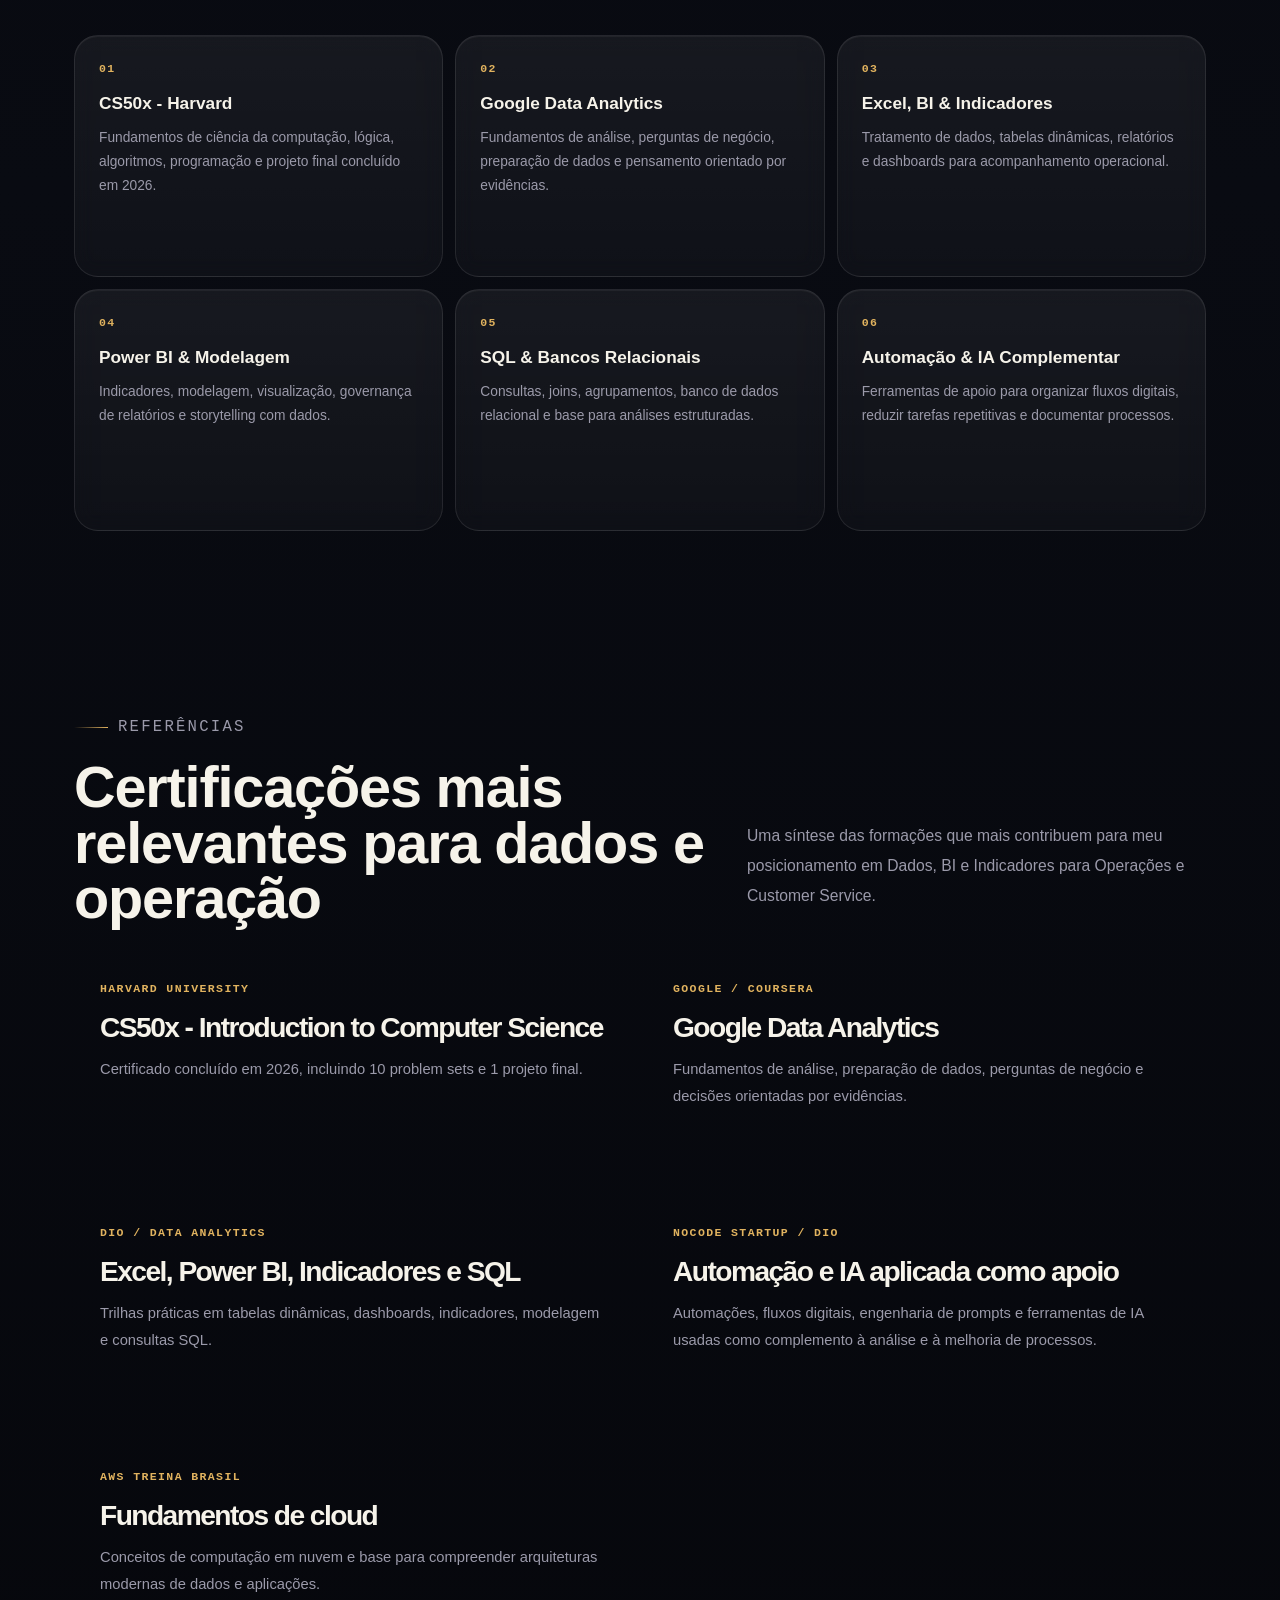
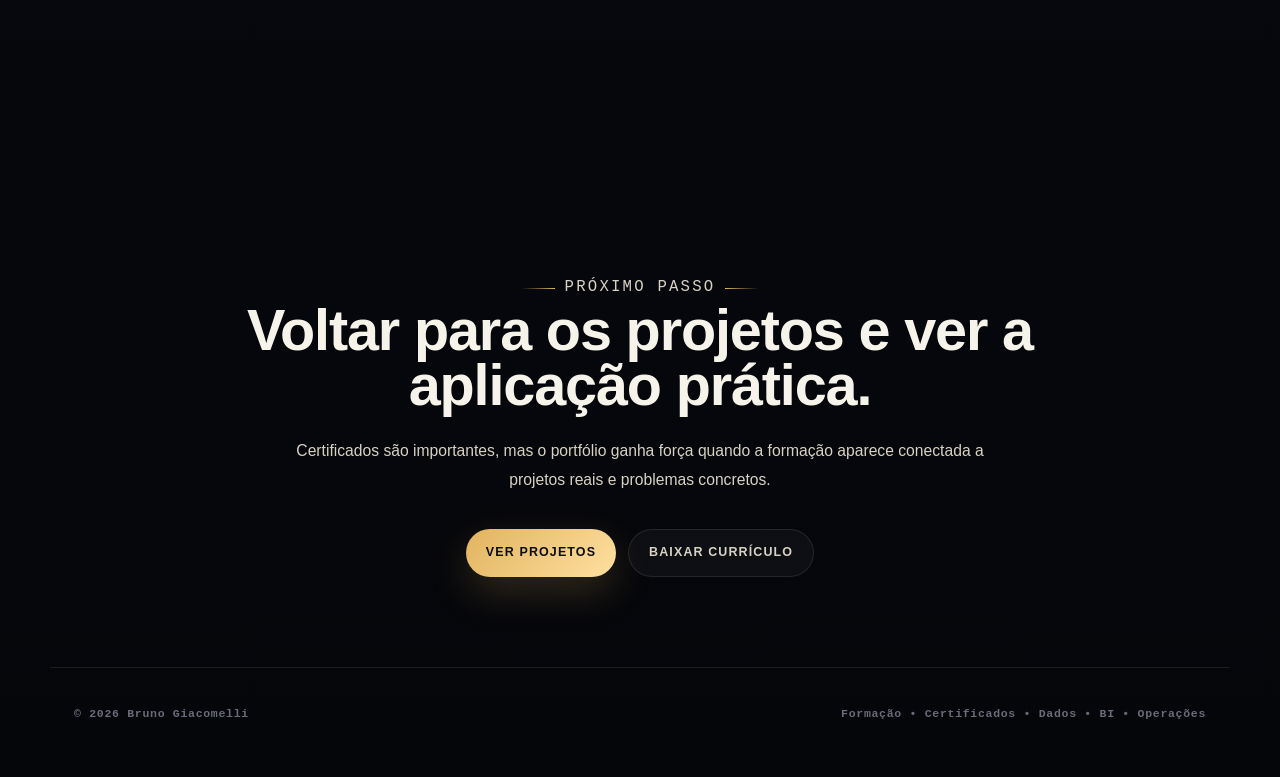
==== commit cf38ed13: "Refina posicionamento na pagina de certificados" ====
--- a/certificados.html
+++ b/certificados.html
@@ -83,7 +83,7 @@
           <p class="eyebrow">Referências</p>
           <h2>Certificações mais relevantes para dados e operação</h2>
         </div>
-        <p>Uma síntese das formações que mais contribuem para meu posicionamento em Dados, BI, Indicadores, Operações e Customer Service.</p>
+        <p>Uma síntese das formações que mais contribuem para meu posicionamento em Dados, BI e Indicadores para Operações e Customer Service.</p>
       </div>
 
       <div class="reference-grid">
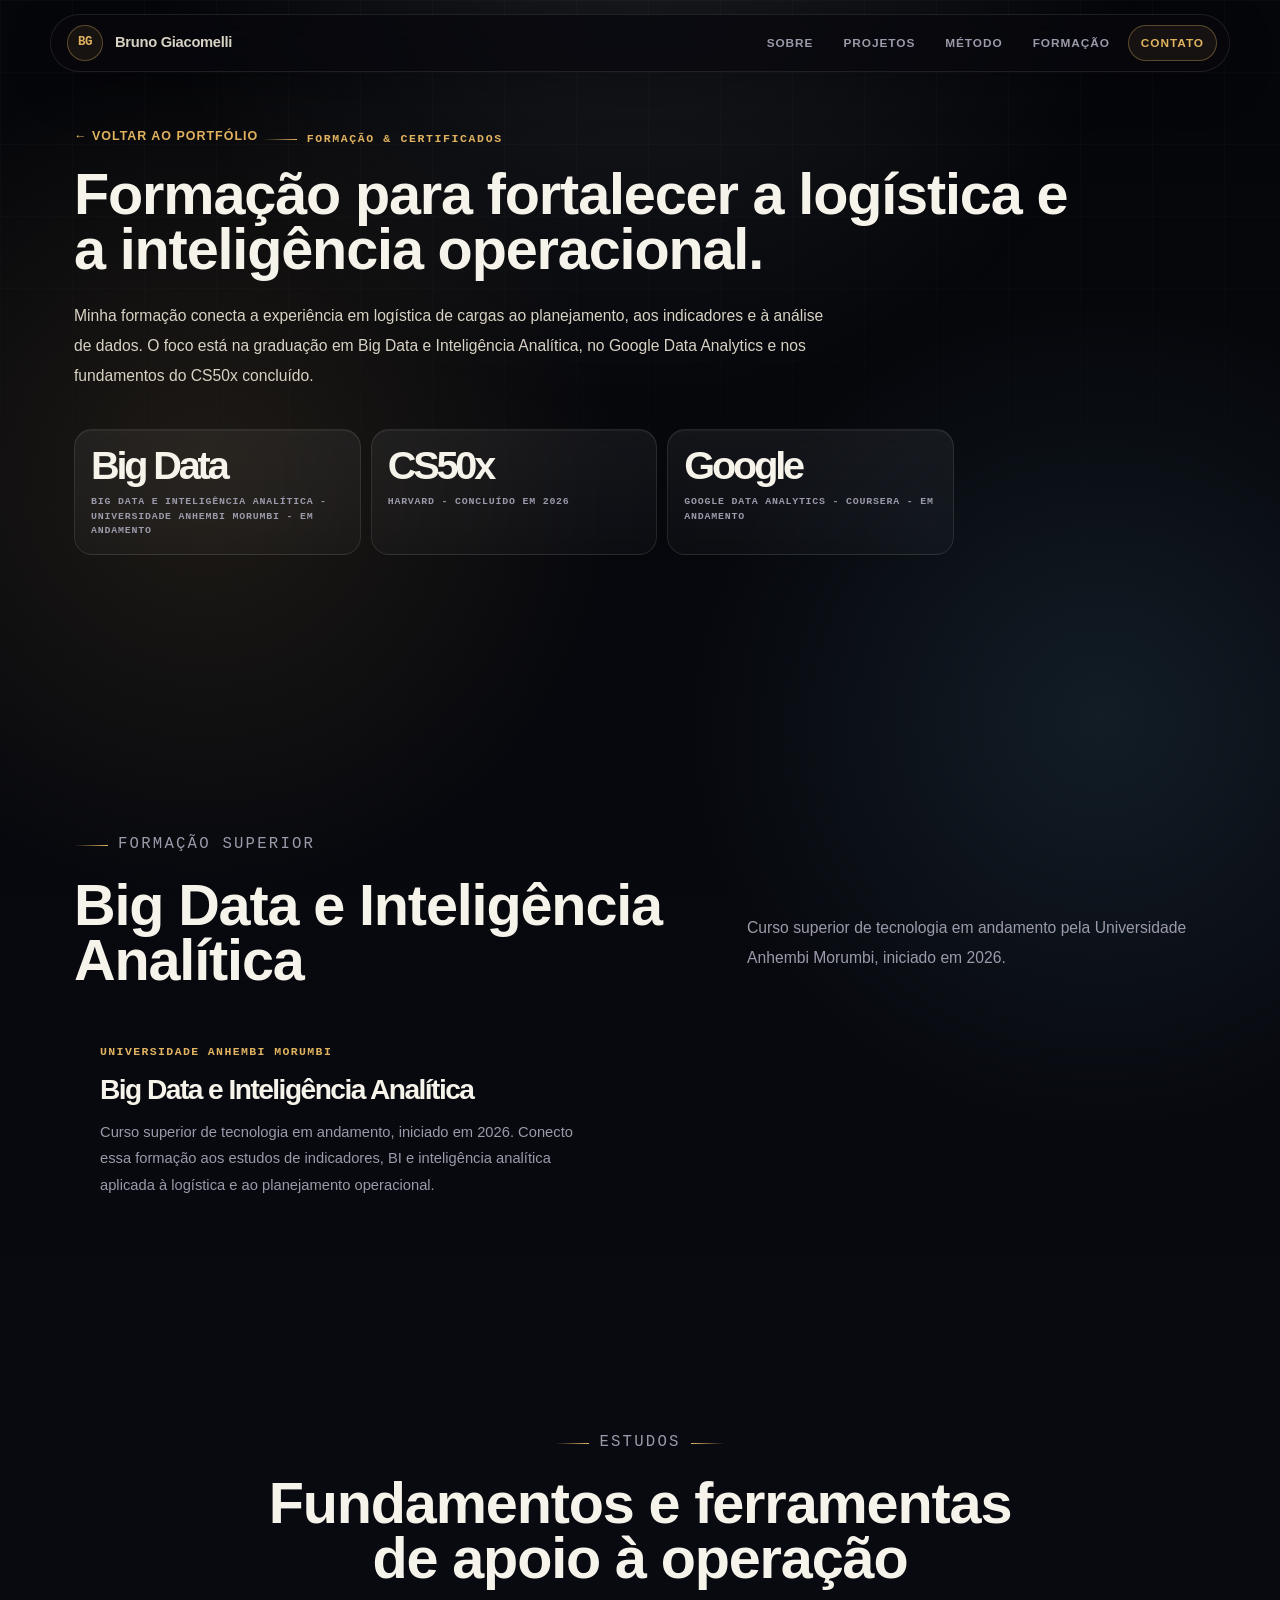
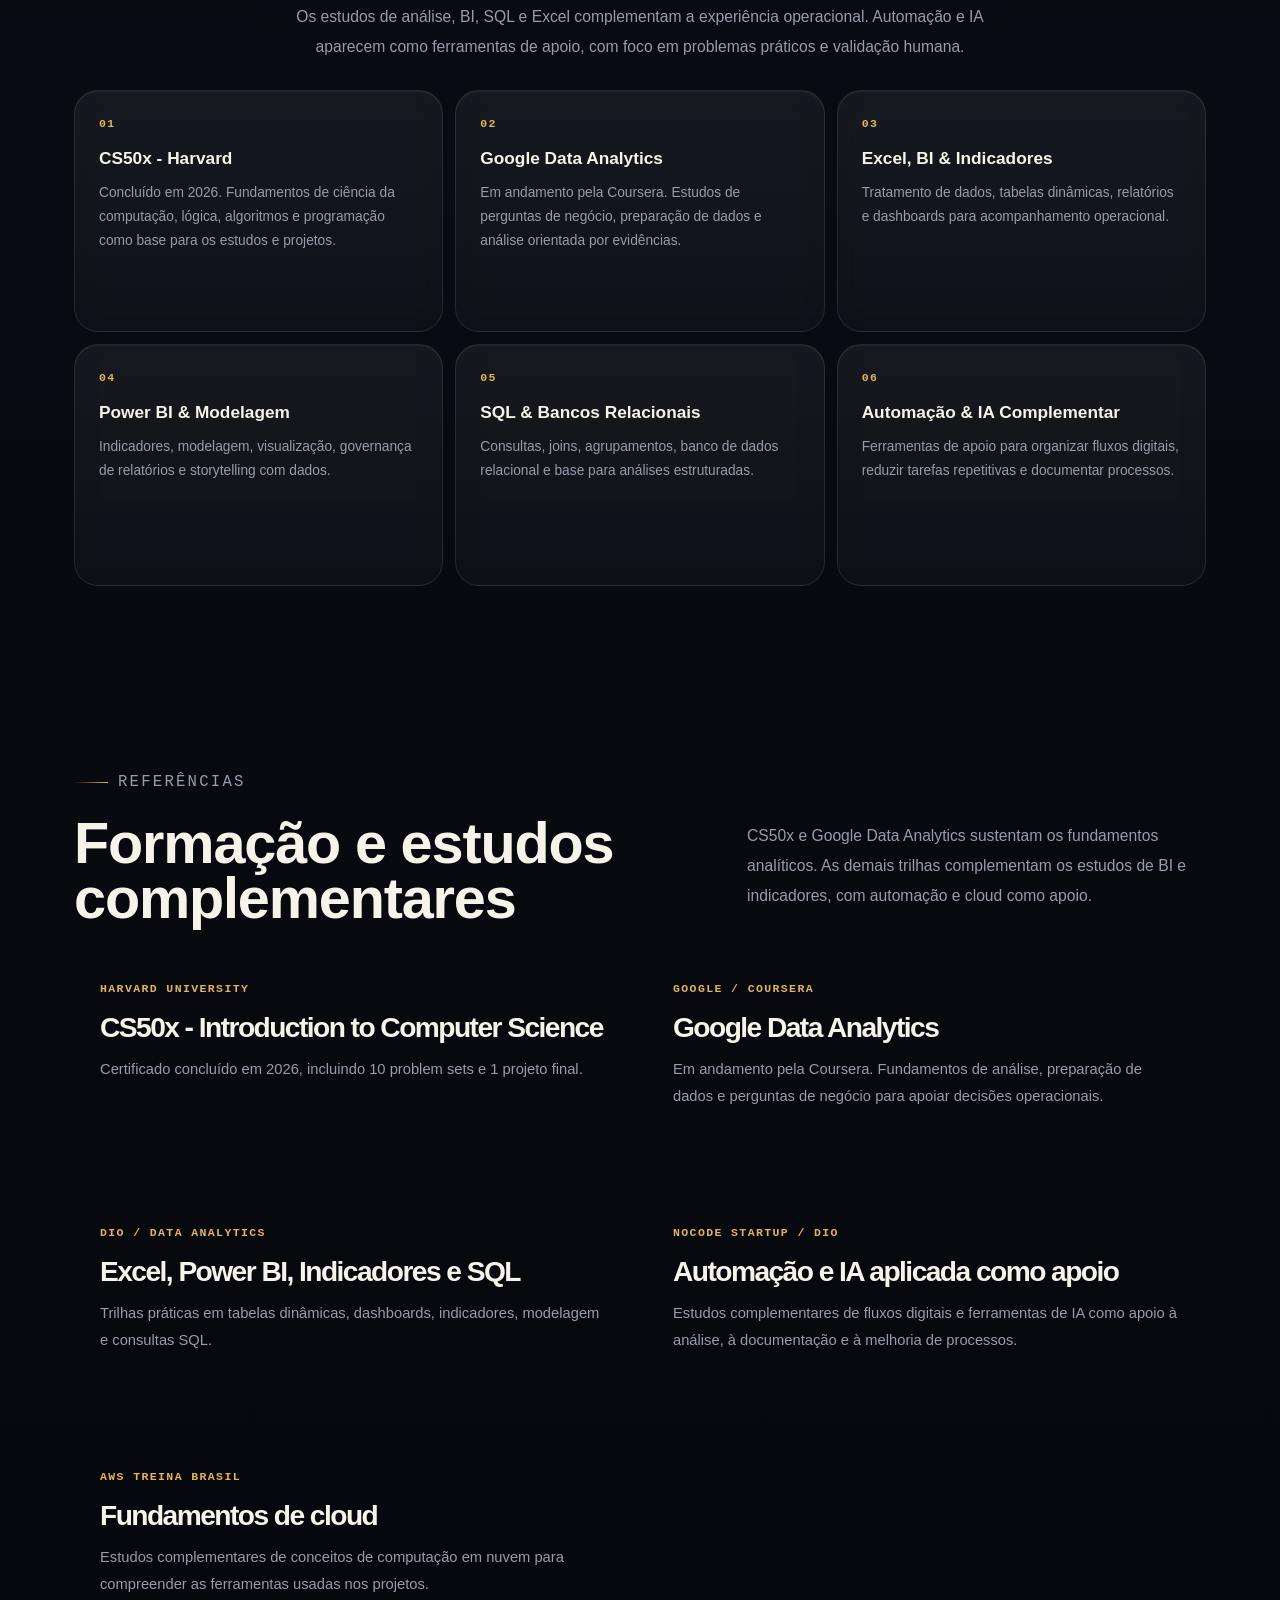
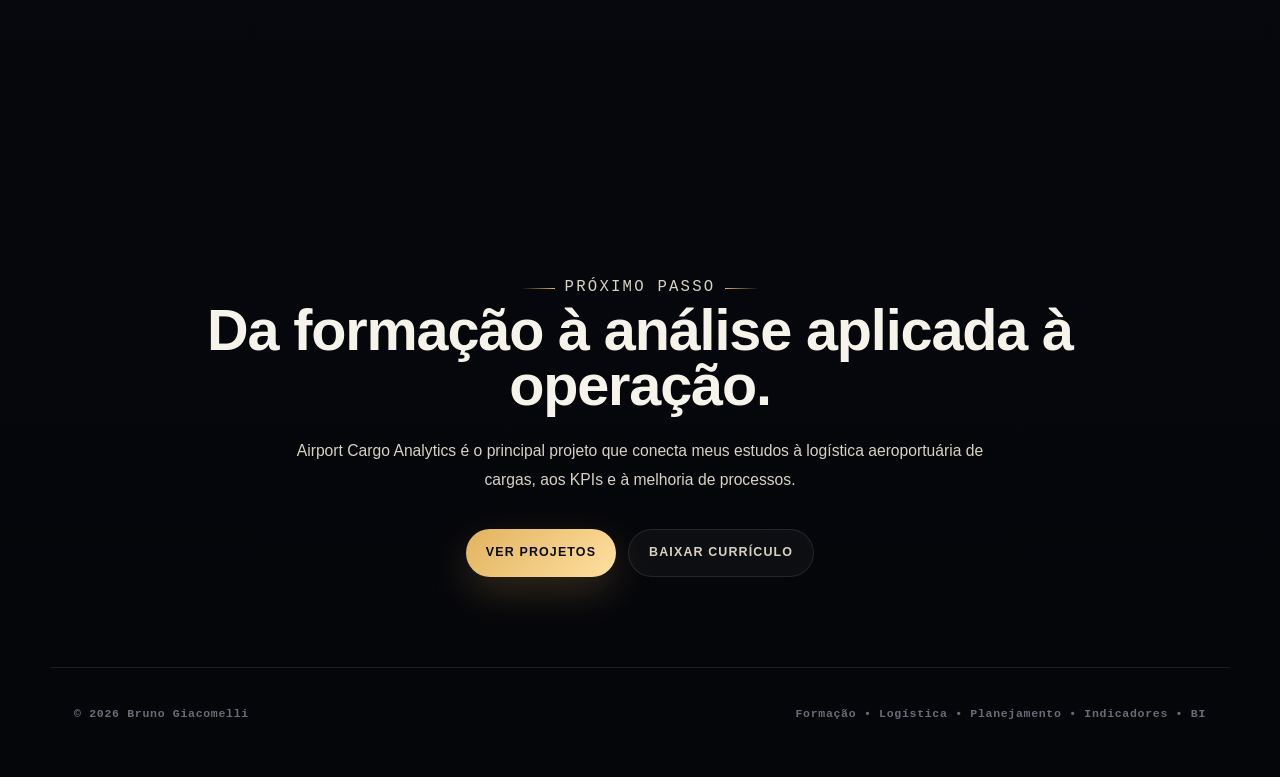
==== commit be22be9f: "Atualiza posicionamento profissional para logística e inteligência operacional" ====
--- a/certificados.html
+++ b/certificados.html
@@ -4,7 +4,7 @@
   <meta charset="UTF-8" />
   <meta name="viewport" content="width=device-width, initial-scale=1.0" />
   <title>Formação e Certificados | Bruno Giacomelli</title>
-  <meta name="description" content="Formação, certificados e trilhas de estudo de Bruno Giacomelli em dados, BI, indicadores, Power BI, SQL, Excel, operações e Customer Service." />
+  <meta name="description" content="Formação de Bruno Giacomelli em Big Data e Inteligência Analítica, Google Data Analytics e CS50x, conectada à logística aeroportuária, ao planejamento e aos indicadores." />
   <meta name="author" content="Bruno Giacomelli" />
   <link rel="icon" href="data:image/svg+xml,%3Csvg xmlns='http://www.w3.org/2000/svg' viewBox='0 0 64 64'%3E%3Crect width='64' height='64' rx='16' fill='%2305060a'/%3E%3Ctext x='50%25' y='56%25' text-anchor='middle' font-family='Arial' font-size='24' font-weight='700' fill='%23e1b35f'%3EBG%3C/text%3E%3C/svg%3E" />
   <link rel="stylesheet" href="style.css?v=20260827" />
@@ -31,14 +31,14 @@
     <section class="cert-hero section-shell reveal">
       <a class="back-link" href="index.html">← Voltar ao portfólio</a>
       <p class="eyebrow">Formação & Certificados</p>
-      <h1>Formação orientada a dados, BI, indicadores e execução prática.</h1>
+      <h1>Formação para fortalecer a logística e a inteligência operacional.</h1>
       <p>
-        Esta página organiza minha formação superior em andamento e uma curadoria dos certificados mais relevantes para meu posicionamento em Dados, BI e Indicadores para Operações e Customer Service.
+        Minha formação conecta a experiência em logística de cargas ao planejamento, aos indicadores e à análise de dados. O foco está na graduação em Big Data e Inteligência Analítica, no Google Data Analytics e nos fundamentos do CS50x concluído.
       </p>
       <div class="credential-numbers wide" aria-label="Resumo da formação">
-        <article><strong>Big Data</strong><span>UAM - em andamento desde 2026</span></article>
+        <article><strong>Big Data</strong><span>Big Data e Inteligência Analítica - Universidade Anhembi Morumbi - em andamento</span></article>
         <article><strong>CS50x</strong><span>Harvard - concluído em 2026</span></article>
-        <article><strong>Google</strong><span>Data Analytics em andamento</span></article>
+        <article><strong>Google</strong><span>Google Data Analytics - Coursera - em andamento</span></article>
       </div>
     </section>
 
@@ -55,21 +55,21 @@
         <article>
           <span>Universidade Anhembi Morumbi</span>
           <h3>Big Data e Inteligência Analítica</h3>
-          <p>Curso superior de tecnologia em andamento, iniciado em 2026. Formação voltada à análise de dados, inteligência analítica, tecnologia e apoio à tomada de decisão.</p>
+          <p>Curso superior de tecnologia em andamento, iniciado em 2026. Conecto essa formação aos estudos de indicadores, BI e inteligência analítica aplicada à logística e ao planejamento operacional.</p>
         </article>
       </div>
     </section>
 
     <section class="section-shell reveal">
       <div class="section-heading center-heading">
-        <p class="eyebrow centered">Trilhas</p>
-        <h2>Áreas de formação</h2>
-        <p>Os certificados foram agrupados por trilhas que conversam diretamente com o portfólio: dados, BI, indicadores, SQL, Excel, operações, Customer Service e automação como apoio complementar.</p>
+        <p class="eyebrow centered">Estudos</p>
+        <h2>Fundamentos e ferramentas de apoio à operação</h2>
+        <p>Os estudos de análise, BI, SQL e Excel complementam a experiência operacional. Automação e IA aparecem como ferramentas de apoio, com foco em problemas práticos e validação humana.</p>
       </div>
 
       <div class="track-grid">
-        <article><span>01</span><strong>CS50x - Harvard</strong><p>Fundamentos de ciência da computação, lógica, algoritmos, programação e projeto final concluído em 2026.</p></article>
-        <article><span>02</span><strong>Google Data Analytics</strong><p>Fundamentos de análise, perguntas de negócio, preparação de dados e pensamento orientado por evidências.</p></article>
+        <article><span>01</span><strong>CS50x - Harvard</strong><p>Concluído em 2026. Fundamentos de ciência da computação, lógica, algoritmos e programação como base para os estudos e projetos.</p></article>
+        <article><span>02</span><strong>Google Data Analytics</strong><p>Em andamento pela Coursera. Estudos de perguntas de negócio, preparação de dados e análise orientada por evidências.</p></article>
         <article><span>03</span><strong>Excel, BI & Indicadores</strong><p>Tratamento de dados, tabelas dinâmicas, relatórios e dashboards para acompanhamento operacional.</p></article>
         <article><span>04</span><strong>Power BI & Modelagem</strong><p>Indicadores, modelagem, visualização, governança de relatórios e storytelling com dados.</p></article>
         <article><span>05</span><strong>SQL & Bancos Relacionais</strong><p>Consultas, joins, agrupamentos, banco de dados relacional e base para análises estruturadas.</p></article>
@@ -81,9 +81,9 @@
       <div class="section-heading project-heading">
         <div>
           <p class="eyebrow">Referências</p>
-          <h2>Certificações mais relevantes para dados e operação</h2>
+          <h2>Formação e estudos complementares</h2>
         </div>
-        <p>Uma síntese das formações que mais contribuem para meu posicionamento em Dados, BI e Indicadores para Operações e Customer Service.</p>
+        <p>CS50x e Google Data Analytics sustentam os fundamentos analíticos. As demais trilhas complementam os estudos de BI e indicadores, com automação e cloud como apoio.</p>
       </div>
 
       <div class="reference-grid">
@@ -95,7 +95,7 @@
         <article>
           <span>Google / Coursera</span>
           <h3>Google Data Analytics</h3>
-          <p>Fundamentos de análise, preparação de dados, perguntas de negócio e decisões orientadas por evidências.</p>
+          <p>Em andamento pela Coursera. Fundamentos de análise, preparação de dados e perguntas de negócio para apoiar decisões operacionais.</p>
         </article>
         <article>
           <span>DIO / Data Analytics</span>
@@ -105,20 +105,20 @@
         <article>
           <span>NoCode Startup / DIO</span>
           <h3>Automação e IA aplicada como apoio</h3>
-          <p>Automações, fluxos digitais, engenharia de prompts e ferramentas de IA usadas como complemento à análise e à melhoria de processos.</p>
+          <p>Estudos complementares de fluxos digitais e ferramentas de IA como apoio à análise, à documentação e à melhoria de processos.</p>
         </article>
         <article>
           <span>AWS Treina Brasil</span>
           <h3>Fundamentos de cloud</h3>
-          <p>Conceitos de computação em nuvem e base para compreender arquiteturas modernas de dados e aplicações.</p>
+          <p>Estudos complementares de conceitos de computação em nuvem para compreender as ferramentas usadas nos projetos.</p>
         </article>
       </div>
     </section>
 
     <section class="section-shell contact-cta reveal">
       <p class="eyebrow centered">Próximo passo</p>
-      <h2>Voltar para os projetos e ver a aplicação prática.</h2>
-      <p>Certificados são importantes, mas o portfólio ganha força quando a formação aparece conectada a projetos reais e problemas concretos.</p>
+      <h2>Da formação à análise aplicada à operação.</h2>
+      <p>Airport Cargo Analytics é o principal projeto que conecta meus estudos à logística aeroportuária de cargas, aos KPIs e à melhoria de processos.</p>
       <div class="contact-actions">
         <a class="button button-primary" href="index.html#projetos">Ver projetos</a>
         <a class="button button-secondary" href="https://brunogiacomelli1979-cyber.github.io/assets/Bruno_Giacomelli_CV_Dados_BI_Automacao_IA.pdf" target="_blank" rel="noreferrer">Baixar currículo</a>
@@ -128,7 +128,7 @@
 
   <footer class="site-footer">
     <p>© <span id="year">2026</span> Bruno Giacomelli</p>
-    <p>Formação • Certificados • Dados • BI • Operações</p>
+    <p>Formação • Logística • Planejamento • Indicadores • BI</p>
   </footer>
 
   <script src="script.js"></script>
